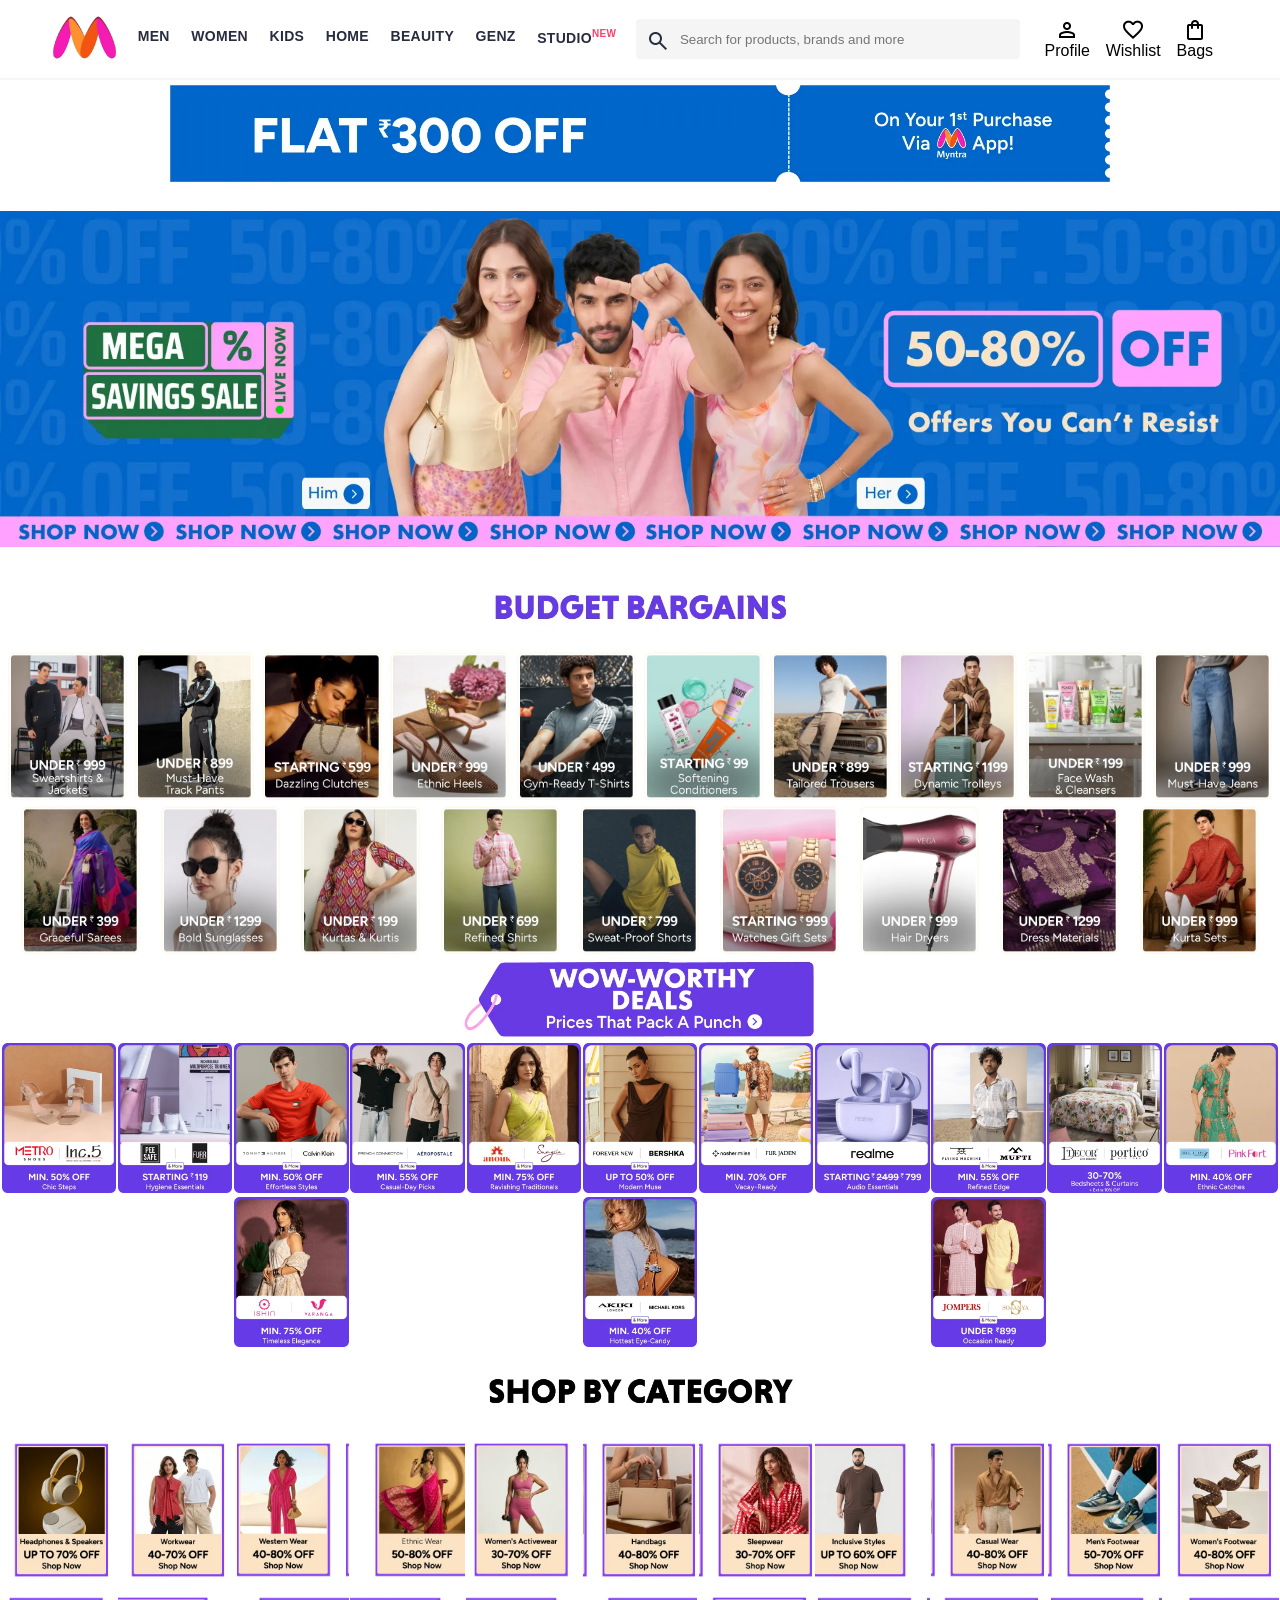
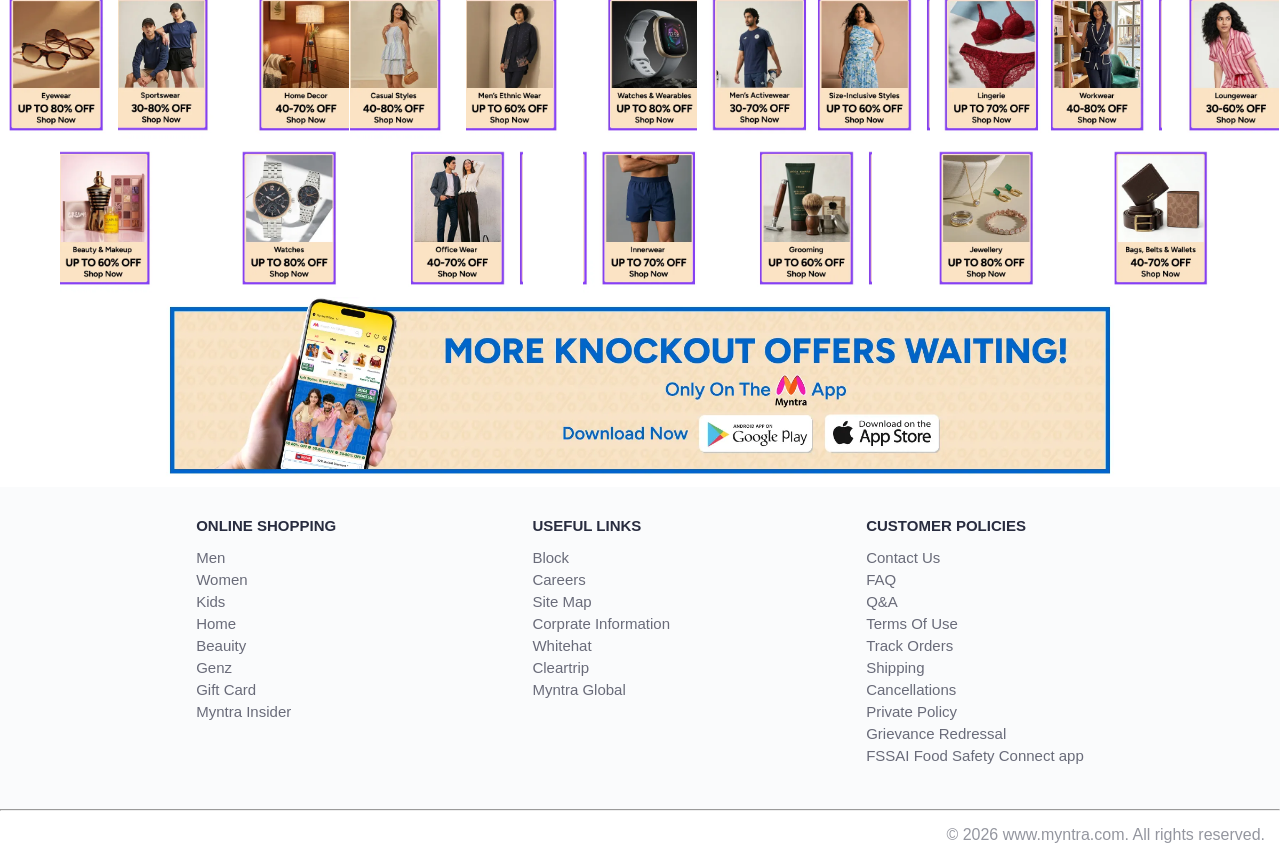
==== index.html @ 87e61d7d "Add files via upload Original Files" ====
<!DOCTYPE html>
<html lang="en">
<head>
    <meta charset="UTF-8">
    <meta name="viewport" content="width=device-width, initial-scale=1.0">
    <title>Myntra Clone</title>
    <link rel="stylesheet" href="index.css">
    <link rel="stylesheet" href="https://fonts.googleapis.com/css2?family=Material+Symbols+Outlined:opsz,wght,FILL,GRAD@20..48,100..700,0..1,-50..200" />
</head>
<body>
    <header>
        <div class="logo_container">
            <a href="#"><img class="myntra_home" src="./images/myntra_logo.png" alt="Myntra home"></a>
        </div>
        <nav class="nav_bar">
            <a href="#">Men</a>
            <a href="#">Women</a>
            <a href="#">Kids</a>
            <a href="#">Home</a>
            <a href="#">Beauity</a>
            <a href="#">Genz</a>
            <a href="#">Studio<sup>NEW</sup></a>
        </nav>
        <div class="search_bar">
            <span class="material-symbols-outlined search_icon">search</span>
            <input class="search_input" placeholder="Search for products, brands and more">
        </div>
        <div class="action_bar">
            <div class="action_container">
                <span class="material-symbols-outlined action_icon">person</span>
                <span class="actio_name">Profile</span>
            </div>
            <div class="action_container">
                <span class="material-symbols-outlined action_icon">favorite</span>
                <span class="actio_name">Wishlist</span>
            </div>
            <div class="action_container">
                <span class="material-symbols-outlined action_icon">shopping_bag</span>
                <span class="actio_name">Bags</span>
            </div>
        </div>
    </header>
    <main>
        <div class="category_heading">
            <img class="heading_img" src="./images/banners/Flat300off.jpg" alt="FLAT RS300 OFF">
        </div>
        <div class="banner_container">
            <img class="banner_img" src="./images/megasaving1.jpg" alt="main Banner">
            <img class="banner_img" src="./images/megasaving2.jpg" alt="main Banner">
        </div>
        <div class="category">
            <img class="heading_img" src="./images/banners/budgetbargains.jpg" alt="BUDGET BARGAINS">
             <div class="category_items">
                <a href="#"><img class="sale_item" src="./images/offers/Offer_0.png"></a>
                <a href="#"><img class="sale_item" src="./images/offers/Offer_1.png"></a>
                <a href="#"><img class="sale_item" src="./images/offers/Offer_2.png"></a>
                <a href="#"><img class="sale_item" src="./images/offers/Offer_3.png"></a>
                <a href="#"><img class="sale_item" src="./images/offers/Offer_4.png"></a>
                <a href="#"><img class="sale_item" src="./images/offers/Offer_5.png"></a>
                <a href="#"><img class="sale_item" src="./images/offers/Offer_6.png"></a>
                <a href="#"><img class="sale_item" src="./images/offers/Offer_7.png"></a>
                <a href="#"><img class="sale_item" src="./images/offers/Offer_8.png"></a>
                <a href="#"><img class="sale_item" src="./images/offers/Offer_9.png"></a>
                <a href="#"><img class="sale_item" src="./images/offers/Offer_10.png"></a>
                <a href="#"><img class="sale_item" src="./images/offers/Offer_11.png"></a>
                <a href="#"><img class="sale_item" src="./images/offers/Offer_12.png"></a>
                <a href="#"><img class="sale_item" src="./images/offers/Offer_13.png"></a>
                <a href="#"><img class="sale_item" src="./images/offers/Offer_14.png"></a>
                <a href="#"><img class="sale_item" src="./images/offers/Offer_15.png"></a>
                <a href="#"><img class="sale_item" src="./images/offers/Offer_16.png"></a>
                <a href="#"><img class="sale_item" src="./images/offers/Offer_17.png"></a>
                <a href="#"><img class="sale_item" src="./images/offers/Offer_18.png"></a>
            </div>

            <img class="heading_img" src="./images/banners/wow-wortydeals.jpg" alt="WOW-WORTHY DEALS">
             <div class="category_items">
                <a href="#"><img class="sale_item" src="./images/wow/Wow_0.png"></a>
                <a href="#"><img class="sale_item" src="./images/wow/Wow_1.png"></a>
                <a href="#"><img class="sale_item" src="./images/wow/Wow_2.png"></a>
                <a href="#"><img class="sale_item" src="./images/wow/Wow_3.png"></a>
                <a href="#"><img class="sale_item" src="./images/wow/Wow_4.png"></a>
                <a href="#"><img class="sale_item" src="./images/wow/Wow_5.png"></a>
                <a href="#"><img class="sale_item" src="./images/wow/Wow_6.png"></a>
                <a href="#"><img class="sale_item" src="./images/wow/Wow_7.png"></a>
                <a href="#"><img class="sale_item" src="./images/wow/Wow_8.png"></a>
                <a href="#"><img class="sale_item" src="./images/wow/Wow_9.png"></a>
                <a href="#"><img class="sale_item" src="./images/wow/Wow_10.png"></a>
                <a href="#"><img class="sale_item" src="./images/wow/Wow_11.png"></a>
                <a href="#"><img class="sale_item" src="./images/wow/Wow_12.png"></a>
                <a href="#"><img class="sale_item" src="./images/wow/Wow_13.png"></a>
            </div>

            <img class="heading_img" src="./images/banners/shopbycategory.jpg" alt="SHOP BY CATEGORY">
             <div class="category_items">
                <a href="#"><img class="sale_item" src="./images/category/C_0.jpg"></a>
                <a href="#"><img class="sale_item" src="./images/category/C_1.jpg"></a>
                <a href="#"><img class="sale_item" src="./images/category/C_2.jpg"></a>
                <a href="#"><img class="sale_item" src="./images/category/C_3.jpg"></a>
                <a href="#"><img class="sale_item" src="./images/category/C_4.jpg"></a>
                <a href="#"><img class="sale_item" src="./images/category/C_5.jpg"></a>
                <a href="#"><img class="sale_item" src="./images/category/C_6.jpg"></a>
                <a href="#"><img class="sale_item" src="./images/category/C_7.jpg"></a>
                <a href="#"><img class="sale_item" src="./images/category/C_8.jpg"></a>
                <a href="#"><img class="sale_item" src="./images/category/C_9.jpg"></a>
                <a href="#"><img class="sale_item" src="./images/category/C_10.jpg"></a>
                <a href="#"><img class="sale_item" src="./images/category/C_11.jpg"></a>
                <a href="#"><img class="sale_item" src="./images/category/C_12.jpg"></a>
                <a href="#"><img class="sale_item" src="./images/category/C_13.jpg"></a>
                <a href="#"><img class="sale_item" src="./images/category/C_14.jpg"></a>
                <a href="#"><img class="sale_item" src="./images/category/C_15.jpg"></a>
                <a href="#"><img class="sale_item" src="./images/category/C_16.jpg"></a>
                <a href="#"><img class="sale_item" src="./images/category/C_17.jpg"></a>
                <a href="#"><img class="sale_item" src="./images/category/C_18.jpg"></a>
                <a href="#"><img class="sale_item" src="./images/category/C_19.jpg"></a>
                <a href="#"><img class="sale_item" src="./images/category/C_21.jpg"></a>
                <a href="#"><img class="sale_item" src="./images/category/C_22.jpg"></a>
                <a href="#"><img class="sale_item" src="./images/category/C_23.jpg"></a>
                <a href="#"><img class="sale_item" src="./images/category/C_24.jpg"></a>
                <a href="#"><img class="sale_item" src="./images/category/C_25.jpg"></a>
                <a href="#"><img class="sale_item" src="./images/category/C_26.jpg"></a>
                <a href="#"><img class="sale_item" src="./images/category/C_27.jpg"></a>
                <a href="#"><img class="sale_item" src="./images/category/C_28.jpg"></a>
                <a href="#"><img class="sale_item" src="./images/category/C_29.jpg"></a>
               
            </div>
            <img class="heading_img" src="./images/banners/moreoffers.jpg" alt="SHOP BY CATEGORY">
           
        </div>
    </main>
    <footer>
        <div class="footer_container">
            <div class="footer_column">
                <h3>ONLINE SHOPPING</h3>
                
                <a href="#">Men</a>
                <a href="#">Women</a>
                <a href="#">Kids</a>
                <a href="#">Home</a>
                <a href="#">Beauity</a>
                <a href="#">Genz</a>
                <a href="#">Gift Card</a>
                <a href="#">Myntra Insider</a>
            </div>
            <div class="footer_column">
                <h3>USEFUL LINKS</h3>
                
                <a href="#">Block</a>
                <a href="#">Careers</a>
                <a href="#">Site Map</a>
                <a href="#">Corprate Information</a>
                <a href="#">Whitehat</a>
                <a href="#">Cleartrip</a>
                <a href="#">Myntra Global</a>
            </div>
            <div class="footer_column">
                <h3>CUSTOMER POLICIES</h3>
                
                <a href="#">Contact Us</a>
                <a href="#">FAQ</a>
                <a href="#">Q&A</a>
                <a href="#">Terms Of Use</a>
                <a href="#">Track Orders</a>
                <a href="#">Shipping</a>
                <a href="#">Cancellations</a>
                <a href="#">Private Policy</a>
                <a href="#">Grievance Redressal</a>
                <a href="#">FSSAI Food Safety Connect app</a>
            </div>
        </div>
        <hr />
        <div class="copyright">
            © 2026 www.myntra.com. All rights reserved.

        </div>
    </footer>


</body>
</html>
---- index.css ----
*{
    margin: 0px;
    padding: 0px;
    font-family: Figtree-Regular, -apple-system, BlinkMacSystemFont, Segoe UI, Roboto, Helvetica, Arial, sans-serif;
    box-sizing: border-box;
}

header{
    display: flex;
    background-color: #ffffff;
    height: 80px;
    justify-content: space-between;
    align-items: center;
    border-bottom: 2px solid #f6f6f6;

}
.myntra_home{
    height: 45px;
    
}
.logo_container{
        margin-left: 4%;
}
.action_bar{
    margin-right: 4%;
}
.nav_bar{
    display: flex;
    min-width: 500px;
    justify-content: space-around;
}

.nav_bar a {
    text-decoration: none;
   font-size: 14px;
   letter-spacing: .3px;
    color: #282c3f;
    font-weight: 700;
    text-transform: uppercase;
    padding: 26px 0 ;
    box-sizing: content-box;
    border-bottom: 5px solid #ffffff;

}
.nav_bar a:hover{
    border-bottom: 4px solid #f54e77;
}
.nav_bar a sup{
        color: #ff3f6c;
        font-size: 10px;
}

.search_bar{
    height: 40px;
    min-width: 200px;
    width: 30%;
    display: flex;
    align-items: center;
}
.search_icon{
    box-sizing: content-box;
    height: 20px;
    padding: 10px;
    color: #282c3f;
    background-color: #f5f5f6;
    font-weight: 300;
    border-radius: 4px 0 0 4px;

}
.search_input{
    background-color: #f5f5f6;
    color: #696e79;
    flex-grow: 1;
    height: 40px;

    border: 0;
    border-radius: 0 4px 4px 0;
}
.action_bar{
    display: flex;
    min-width: 200px;
    justify-content: space-evenly;
}
.action_container{
    display: flex;
    flex-direction: column;
    align-items: center;
}


/* main section */
.banner_container{
    margin: 20px 0;
    display: flex;
    flex-direction: row;
    flex-wrap: nowrap;

}

.banner_img{
    width: 50%;
}

.heading_img{
    margin: 0 10% ;
    width: 80%;
}

.category_items{
    
    display: flex;
    flex-wrap: wrap;
    justify-content: space-evenly;
}
.sale_item{
    height: 150px;
}
.footer_container{
    display: flex;
    justify-content: space-evenly;
    padding: 30px 0px 40px 0px;
    background: #FAFBFC;
}
.footer_column{
    display: flex;
    flex-direction: column;
}

.footer_column h3{
    color: #282c3f;
    font-size: 15px;
    margin-bottom: 15px;
    font-weight: 700;
}

.footer_column a{
    color: #696b79;
    display: block;
    font-size: 15px;
    text-decoration: none;
    padding-bottom: 5px; 
}

.copyright{
    
    color: #94969f;
    text-align: end;
    padding: 15px;
}
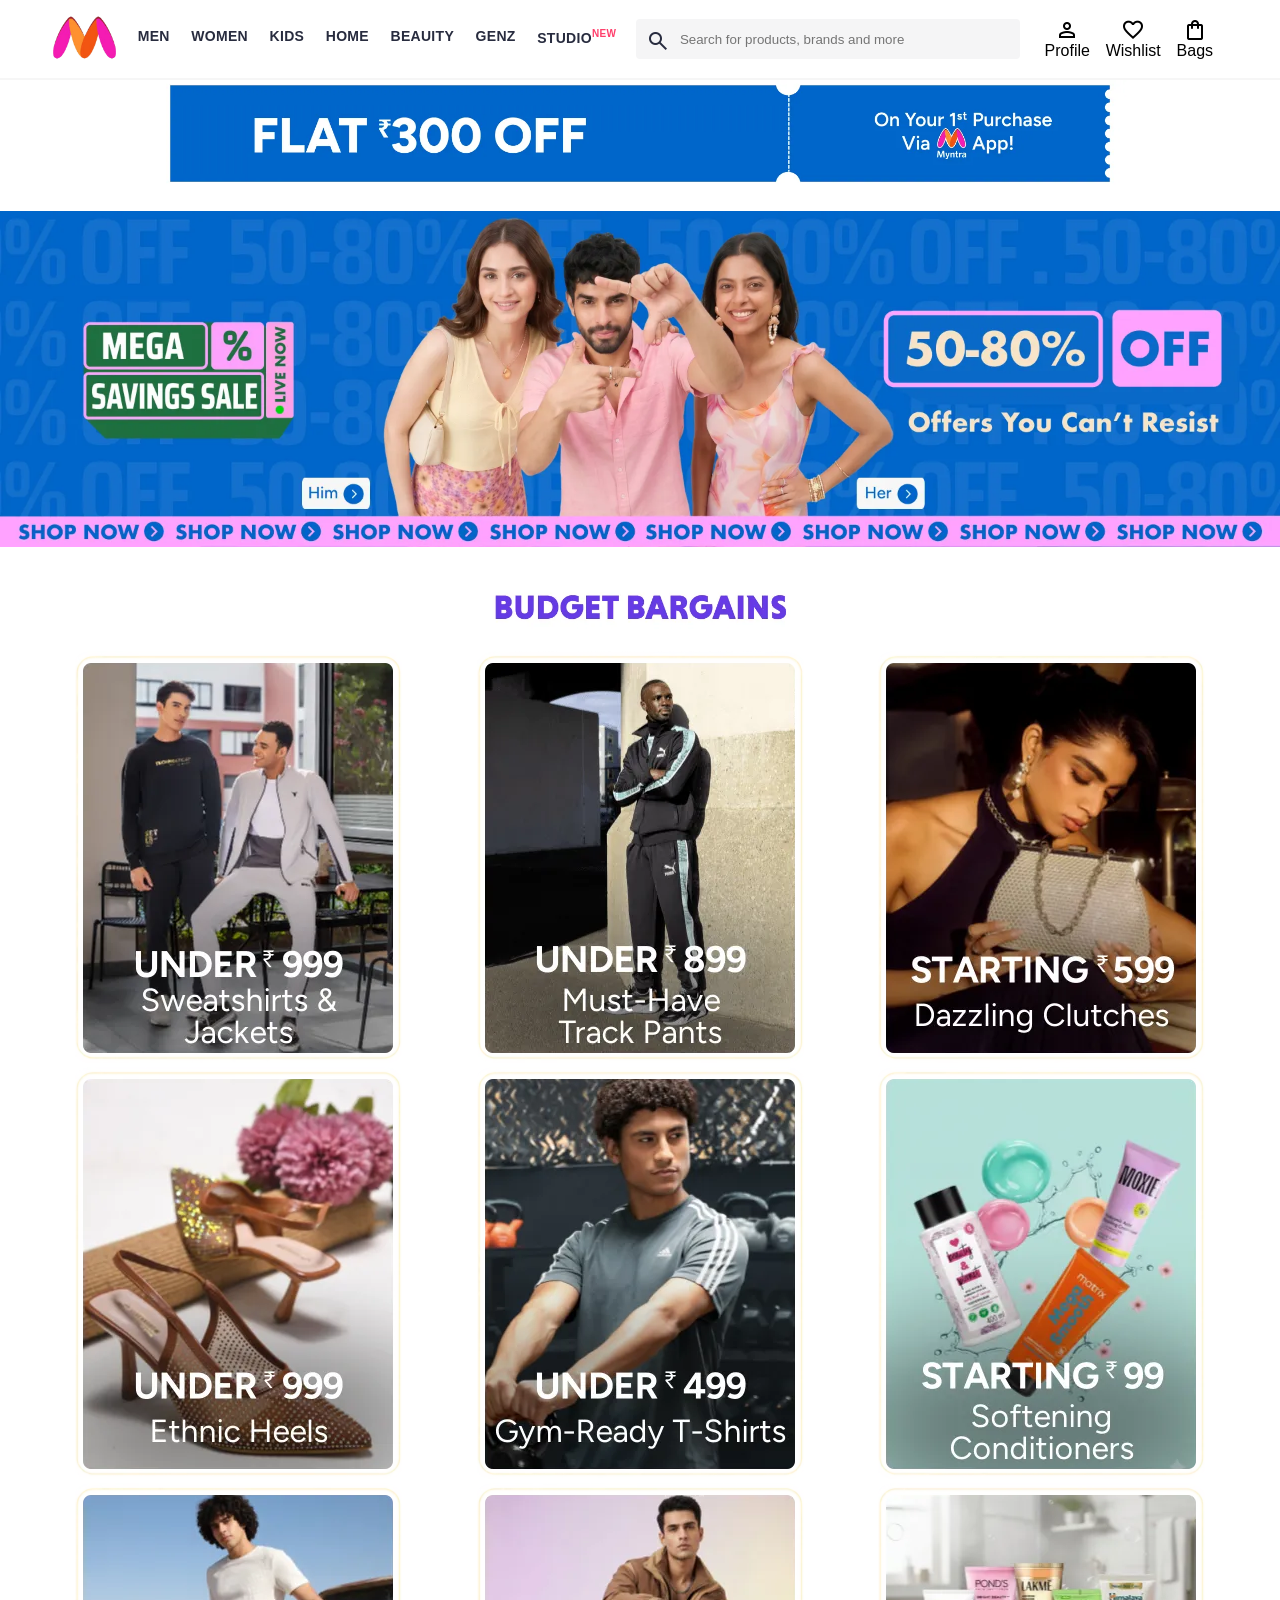
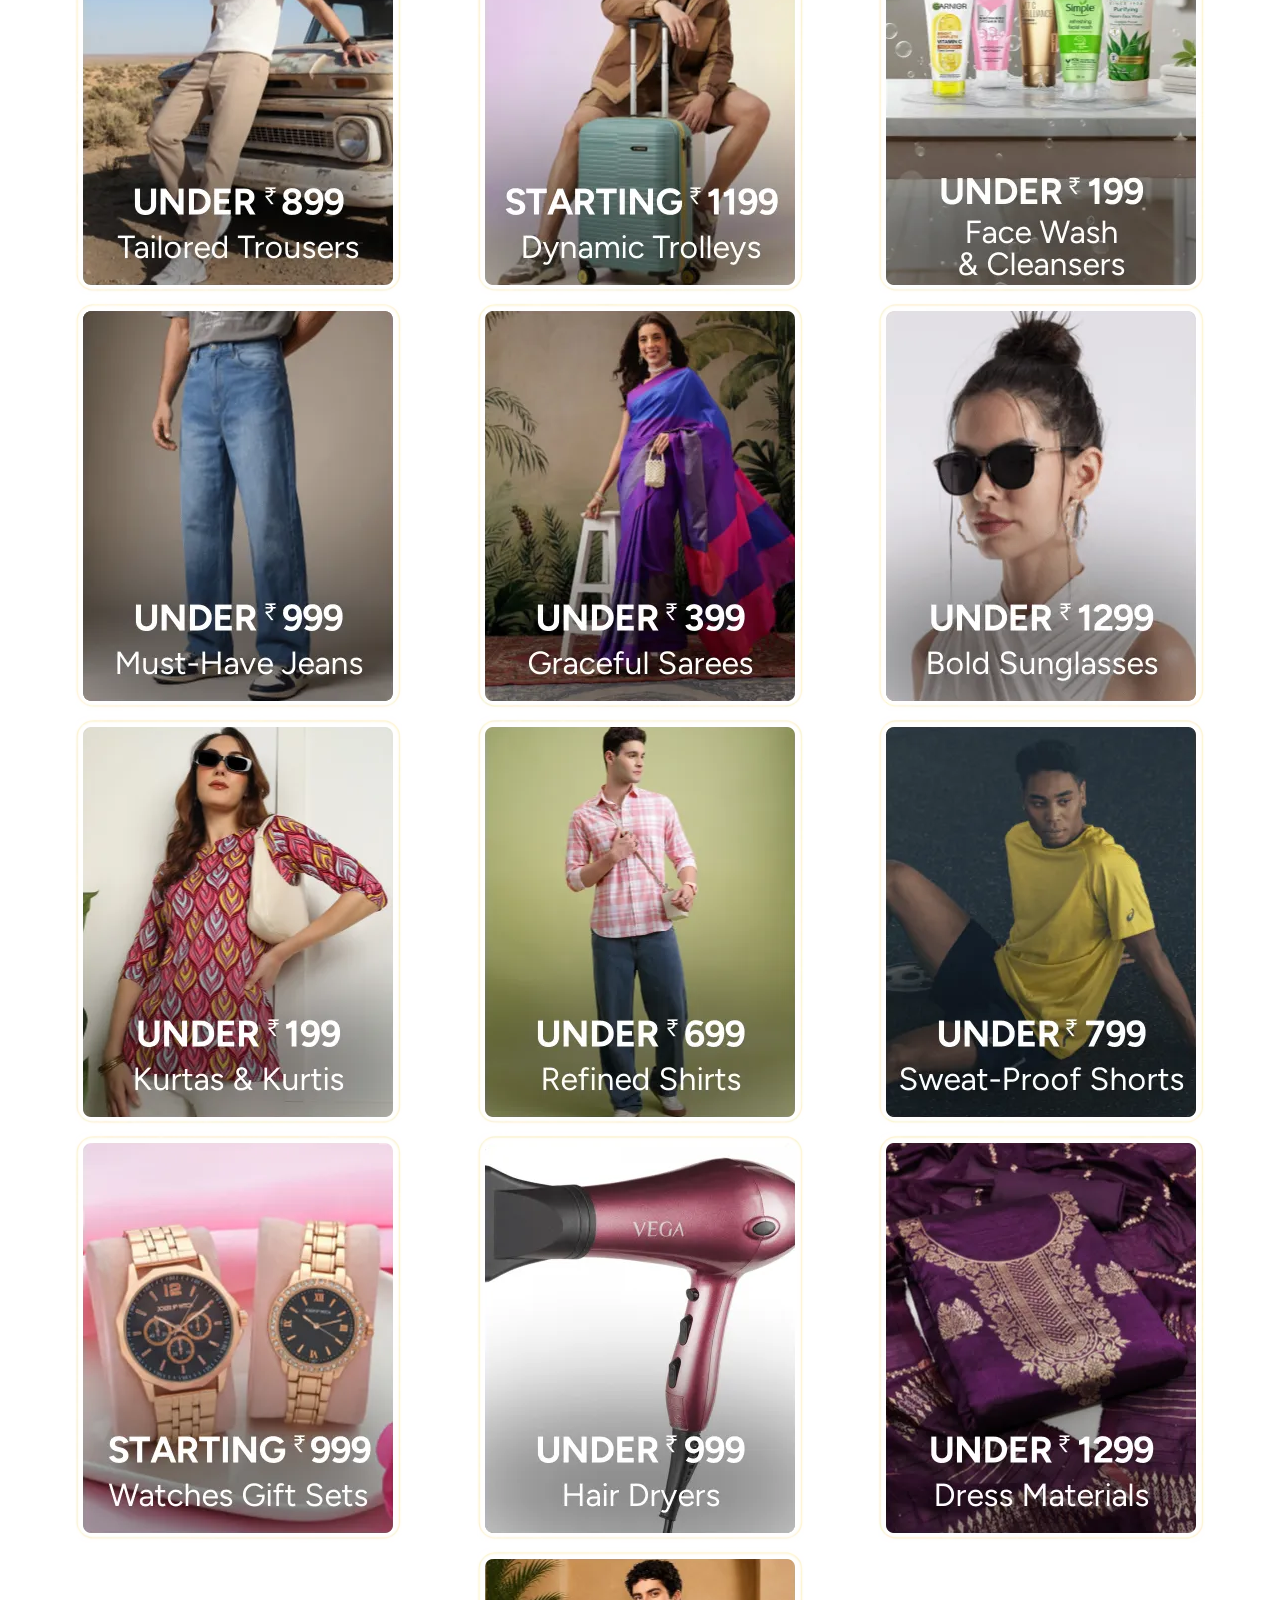
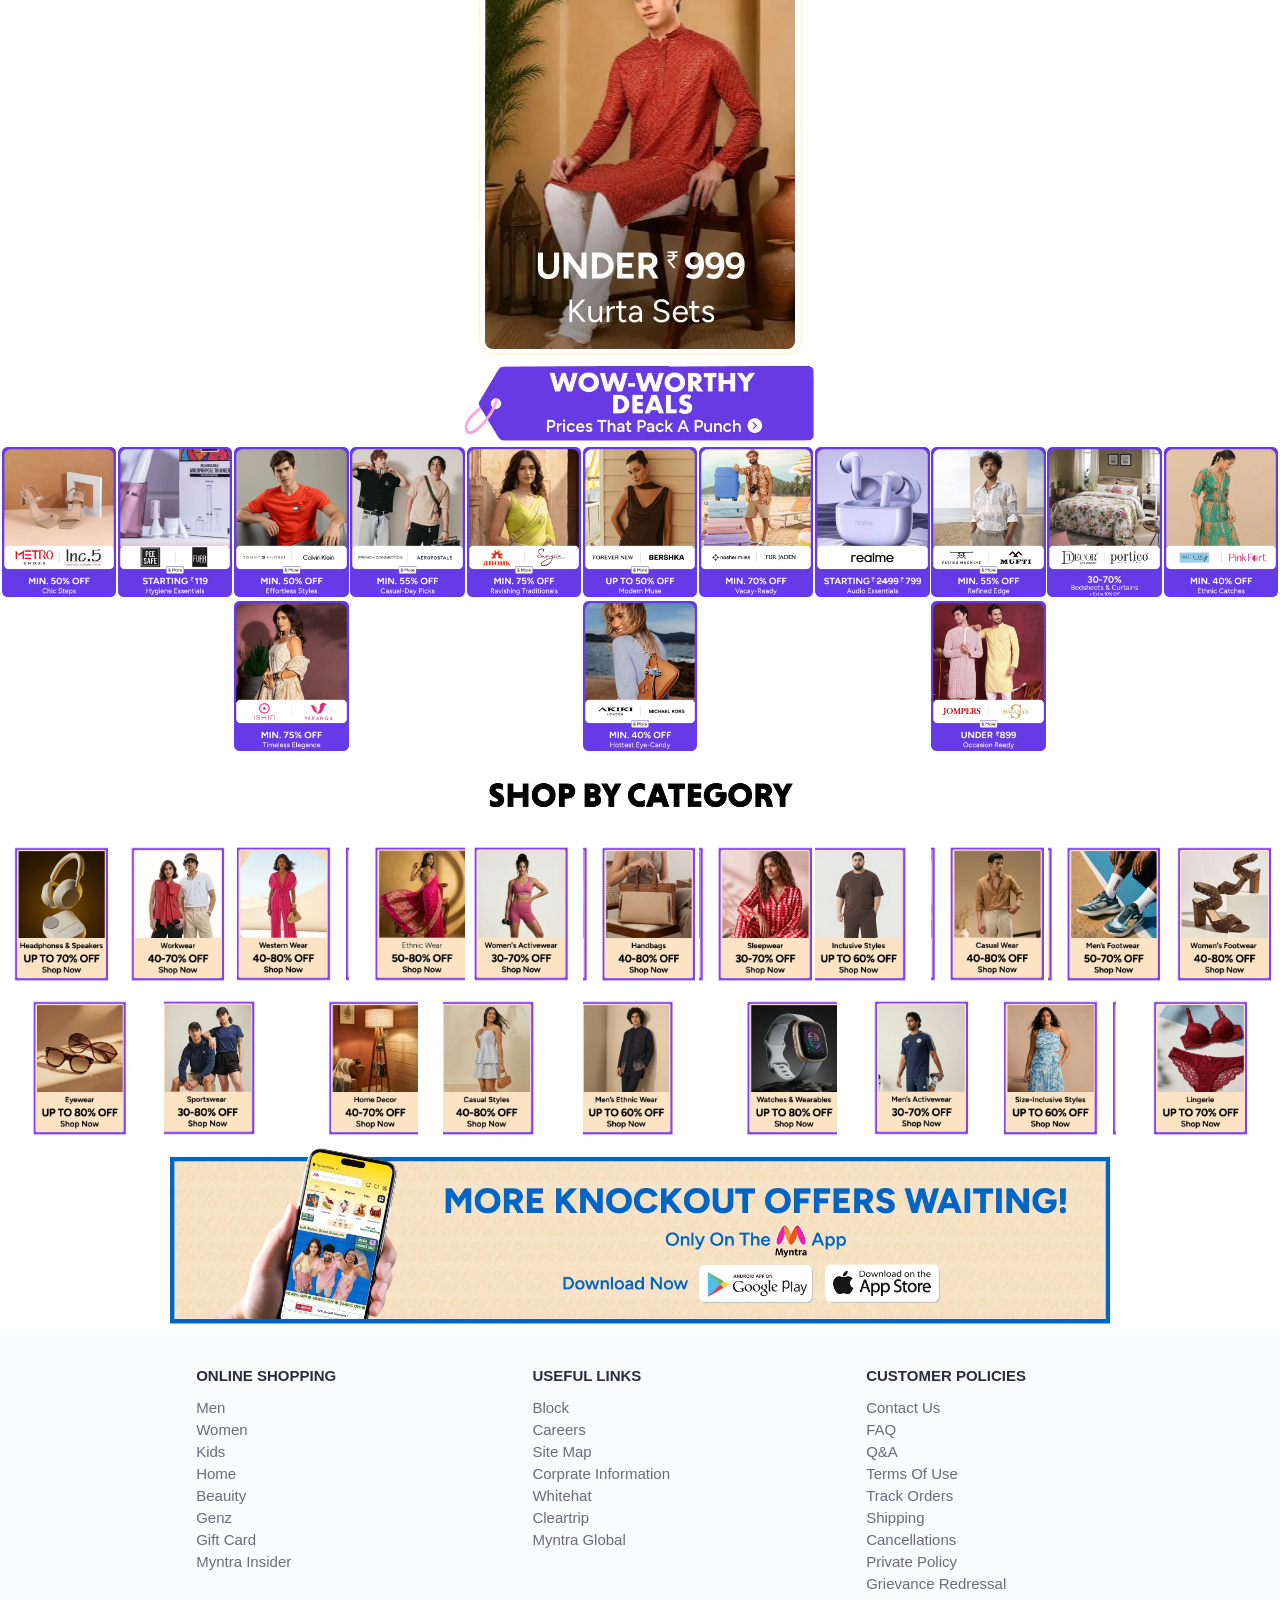
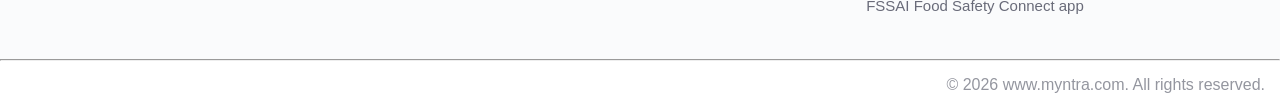
==== commit ce95cc3f: "new changes for img posiitions" ====
--- a/index.html
+++ b/index.html
@@ -48,46 +48,50 @@
             <img class="banner_img" src="./images/megasaving1.jpg" alt="main Banner">
             <img class="banner_img" src="./images/megasaving2.jpg" alt="main Banner">
         </div>
+        <!-- <div class="category_heading">
+            <img class="heading_img" src="./images/banners/Get10%savings.gif" alt="Get10%savings">
+        </div> -->
+
         <div class="category">
             <img class="heading_img" src="./images/banners/budgetbargains.jpg" alt="BUDGET BARGAINS">
-             <div class="category_items">
-                <a href="#"><img class="sale_item" src="./images/offers/Offer_0.png"></a>
-                <a href="#"><img class="sale_item" src="./images/offers/Offer_1.png"></a>
-                <a href="#"><img class="sale_item" src="./images/offers/Offer_2.png"></a>
-                <a href="#"><img class="sale_item" src="./images/offers/Offer_3.png"></a>
-                <a href="#"><img class="sale_item" src="./images/offers/Offer_4.png"></a>
-                <a href="#"><img class="sale_item" src="./images/offers/Offer_5.png"></a>
-                <a href="#"><img class="sale_item" src="./images/offers/Offer_6.png"></a>
-                <a href="#"><img class="sale_item" src="./images/offers/Offer_7.png"></a>
-                <a href="#"><img class="sale_item" src="./images/offers/Offer_8.png"></a>
-                <a href="#"><img class="sale_item" src="./images/offers/Offer_9.png"></a>
-                <a href="#"><img class="sale_item" src="./images/offers/Offer_10.png"></a>
-                <a href="#"><img class="sale_item" src="./images/offers/Offer_11.png"></a>
-                <a href="#"><img class="sale_item" src="./images/offers/Offer_12.png"></a>
-                <a href="#"><img class="sale_item" src="./images/offers/Offer_13.png"></a>
-                <a href="#"><img class="sale_item" src="./images/offers/Offer_14.png"></a>
-                <a href="#"><img class="sale_item" src="./images/offers/Offer_15.png"></a>
-                <a href="#"><img class="sale_item" src="./images/offers/Offer_16.png"></a>
-                <a href="#"><img class="sale_item" src="./images/offers/Offer_17.png"></a>
-                <a href="#"><img class="sale_item" src="./images/offers/Offer_18.png"></a>
+             <div class="offer_container">
+                <a href="#"><img class="Offer_item" src="./images/offers/Offer_0.png"></a>
+                <a href="#"><img class="Offer_item" src="./images/offers/Offer_1.png"></a>
+                <a href="#"><img class="Offer_item" src="./images/offers/Offer_2.png"></a>
+                <a href="#"><img class="Offer_item" src="./images/offers/Offer_3.png"></a>
+                <a href="#"><img class="Offer_item" src="./images/offers/Offer_4.png"></a>
+                <a href="#"><img class="Offer_item" src="./images/offers/Offer_5.png"></a>
+                <a href="#"><img class="Offer_item" src="./images/offers/Offer_6.png"></a>
+                <a href="#"><img class="Offer_item" src="./images/offers/Offer_7.png"></a>
+                <a href="#"><img class="Offer_item" src="./images/offers/Offer_8.png"></a>
+                <a href="#"><img class="Offer_item" src="./images/offers/Offer_9.png"></a>
+                <a href="#"><img class="Offer_item" src="./images/offers/Offer_10.png"></a>
+                <a href="#"><img class="Offer_item" src="./images/offers/Offer_11.png"></a>
+                <a href="#"><img class="Offer_item" src="./images/offers/Offer_12.png"></a>
+                <a href="#"><img class="Offer_item" src="./images/offers/Offer_13.png"></a>
+                <a href="#"><img class="Offer_item" src="./images/offers/Offer_14.png"></a>
+                <a href="#"><img class="Offer_item" src="./images/offers/Offer_15.png"></a>
+                <a href="#"><img class="Offer_item" src="./images/offers/Offer_16.png"></a>
+                <a href="#"><img class="Offer_item" src="./images/offers/Offer_17.png"></a>
+                <a href="#"><img class="Offer_item" src="./images/offers/Offer_18.png"></a>
             </div>
 
             <img class="heading_img" src="./images/banners/wow-wortydeals.jpg" alt="WOW-WORTHY DEALS">
-             <div class="category_items">
-                <a href="#"><img class="sale_item" src="./images/wow/Wow_0.png"></a>
-                <a href="#"><img class="sale_item" src="./images/wow/Wow_1.png"></a>
-                <a href="#"><img class="sale_item" src="./images/wow/Wow_2.png"></a>
-                <a href="#"><img class="sale_item" src="./images/wow/Wow_3.png"></a>
-                <a href="#"><img class="sale_item" src="./images/wow/Wow_4.png"></a>
-                <a href="#"><img class="sale_item" src="./images/wow/Wow_5.png"></a>
-                <a href="#"><img class="sale_item" src="./images/wow/Wow_6.png"></a>
-                <a href="#"><img class="sale_item" src="./images/wow/Wow_7.png"></a>
-                <a href="#"><img class="sale_item" src="./images/wow/Wow_8.png"></a>
-                <a href="#"><img class="sale_item" src="./images/wow/Wow_9.png"></a>
-                <a href="#"><img class="sale_item" src="./images/wow/Wow_10.png"></a>
-                <a href="#"><img class="sale_item" src="./images/wow/Wow_11.png"></a>
-                <a href="#"><img class="sale_item" src="./images/wow/Wow_12.png"></a>
-                <a href="#"><img class="sale_item" src="./images/wow/Wow_13.png"></a>
+             <div class="wow_container">
+                <a href="#"><img class="wow_item" src="./images/wow/Wow_0.png"></a>
+                <a href="#"><img class="wow_item" src="./images/wow/Wow_1.png"></a>
+                <a href="#"><img class="wow_item" src="./images/wow/Wow_2.png"></a>
+                <a href="#"><img class="wow_item" src="./images/wow/Wow_3.png"></a>
+                <a href="#"><img class="wow_item" src="./images/wow/Wow_4.png"></a>
+                <a href="#"><img class="wow_item" src="./images/wow/Wow_5.png"></a>
+                <a href="#"><img class="wow_item" src="./images/wow/Wow_6.png"></a>
+                <a href="#"><img class="wow_item" src="./images/wow/Wow_7.png"></a>
+                <a href="#"><img class="wow_item" src="./images/wow/Wow_8.png"></a>
+                <a href="#"><img class="wow_item" src="./images/wow/Wow_9.png"></a>
+                <a href="#"><img class="wow_item" src="./images/wow/Wow_10.png"></a>
+                <a href="#"><img class="wow_item" src="./images/wow/Wow_11.png"></a>
+                <a href="#"><img class="wow_item" src="./images/wow/Wow_12.png"></a>
+                <a href="#"><img class="wow_item" src="./images/wow/Wow_13.png"></a>
             </div>
 
             <img class="heading_img" src="./images/banners/shopbycategory.jpg" alt="SHOP BY CATEGORY">
@@ -112,15 +116,6 @@
                 <a href="#"><img class="sale_item" src="./images/category/C_17.jpg"></a>
                 <a href="#"><img class="sale_item" src="./images/category/C_18.jpg"></a>
                 <a href="#"><img class="sale_item" src="./images/category/C_19.jpg"></a>
-                <a href="#"><img class="sale_item" src="./images/category/C_21.jpg"></a>
-                <a href="#"><img class="sale_item" src="./images/category/C_22.jpg"></a>
-                <a href="#"><img class="sale_item" src="./images/category/C_23.jpg"></a>
-                <a href="#"><img class="sale_item" src="./images/category/C_24.jpg"></a>
-                <a href="#"><img class="sale_item" src="./images/category/C_25.jpg"></a>
-                <a href="#"><img class="sale_item" src="./images/category/C_26.jpg"></a>
-                <a href="#"><img class="sale_item" src="./images/category/C_27.jpg"></a>
-                <a href="#"><img class="sale_item" src="./images/category/C_28.jpg"></a>
-                <a href="#"><img class="sale_item" src="./images/category/C_29.jpg"></a>
                
             </div>
             <img class="heading_img" src="./images/banners/moreoffers.jpg" alt="SHOP BY CATEGORY">
--- a/index.css
+++ b/index.css
@@ -106,6 +106,26 @@
     width: 80%;
 }
 
+.offer_container{
+    
+    display: flex;
+    flex-wrap: wrap;
+    justify-content: space-evenly;
+}
+.offer_item{
+     height: 150px; 
+}
+
+.wow_container{
+    
+    display: flex;
+    flex-wrap: wrap;
+    justify-content: space-evenly;
+}
+.wow_item{
+    height: 150px;
+}
+
 .category_items{
     
     display: flex;
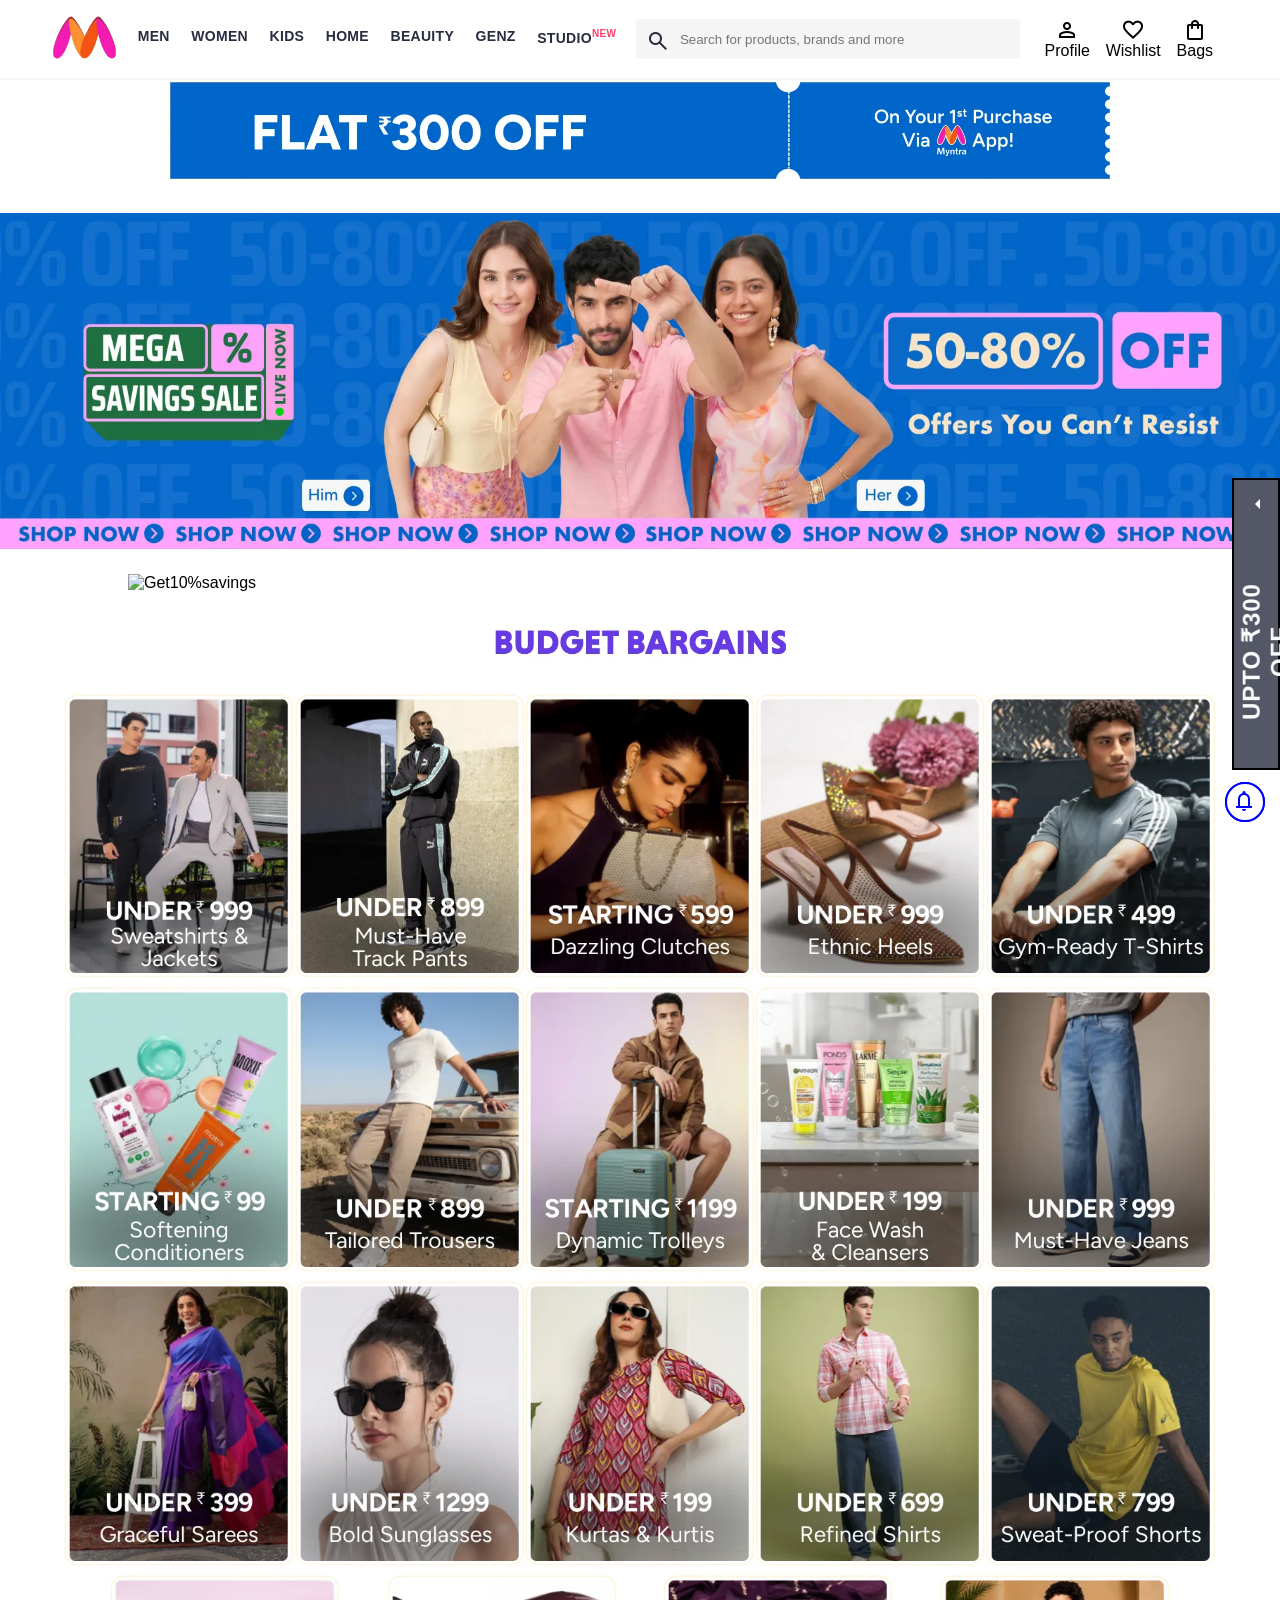
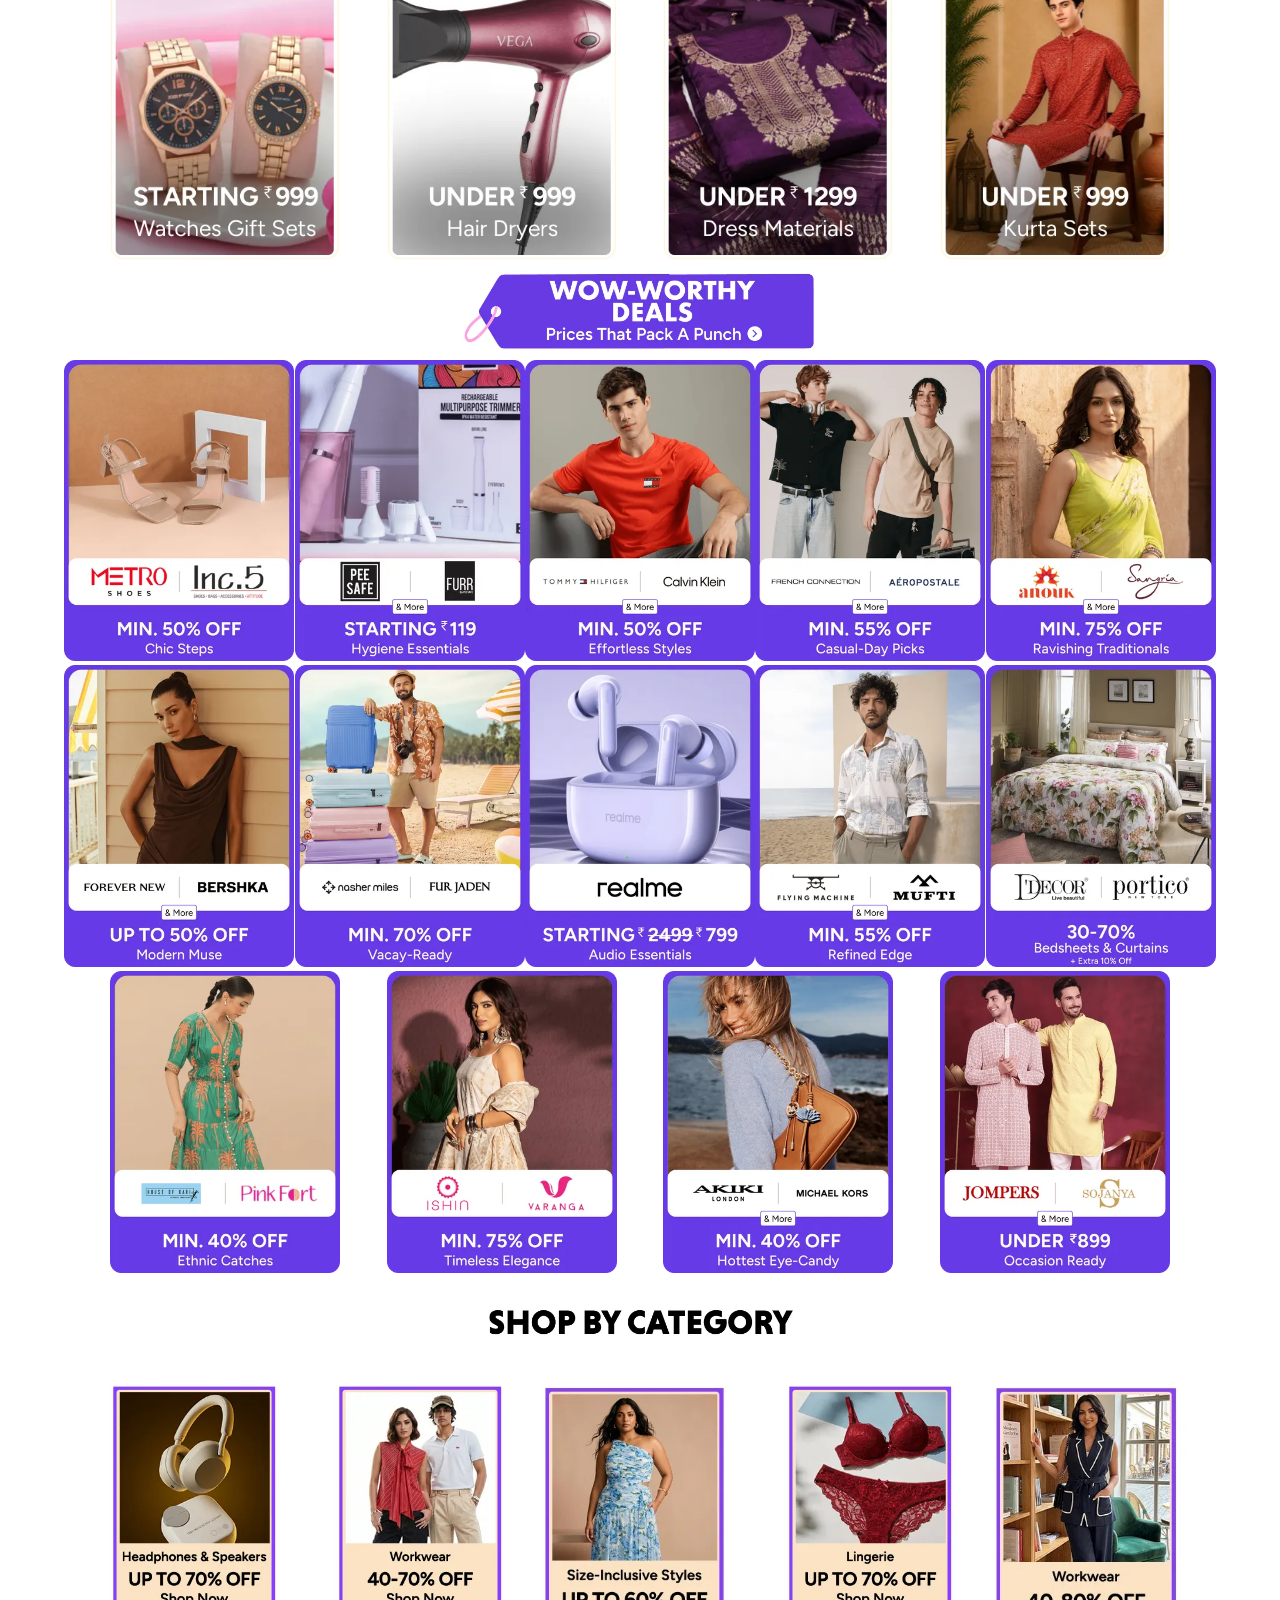
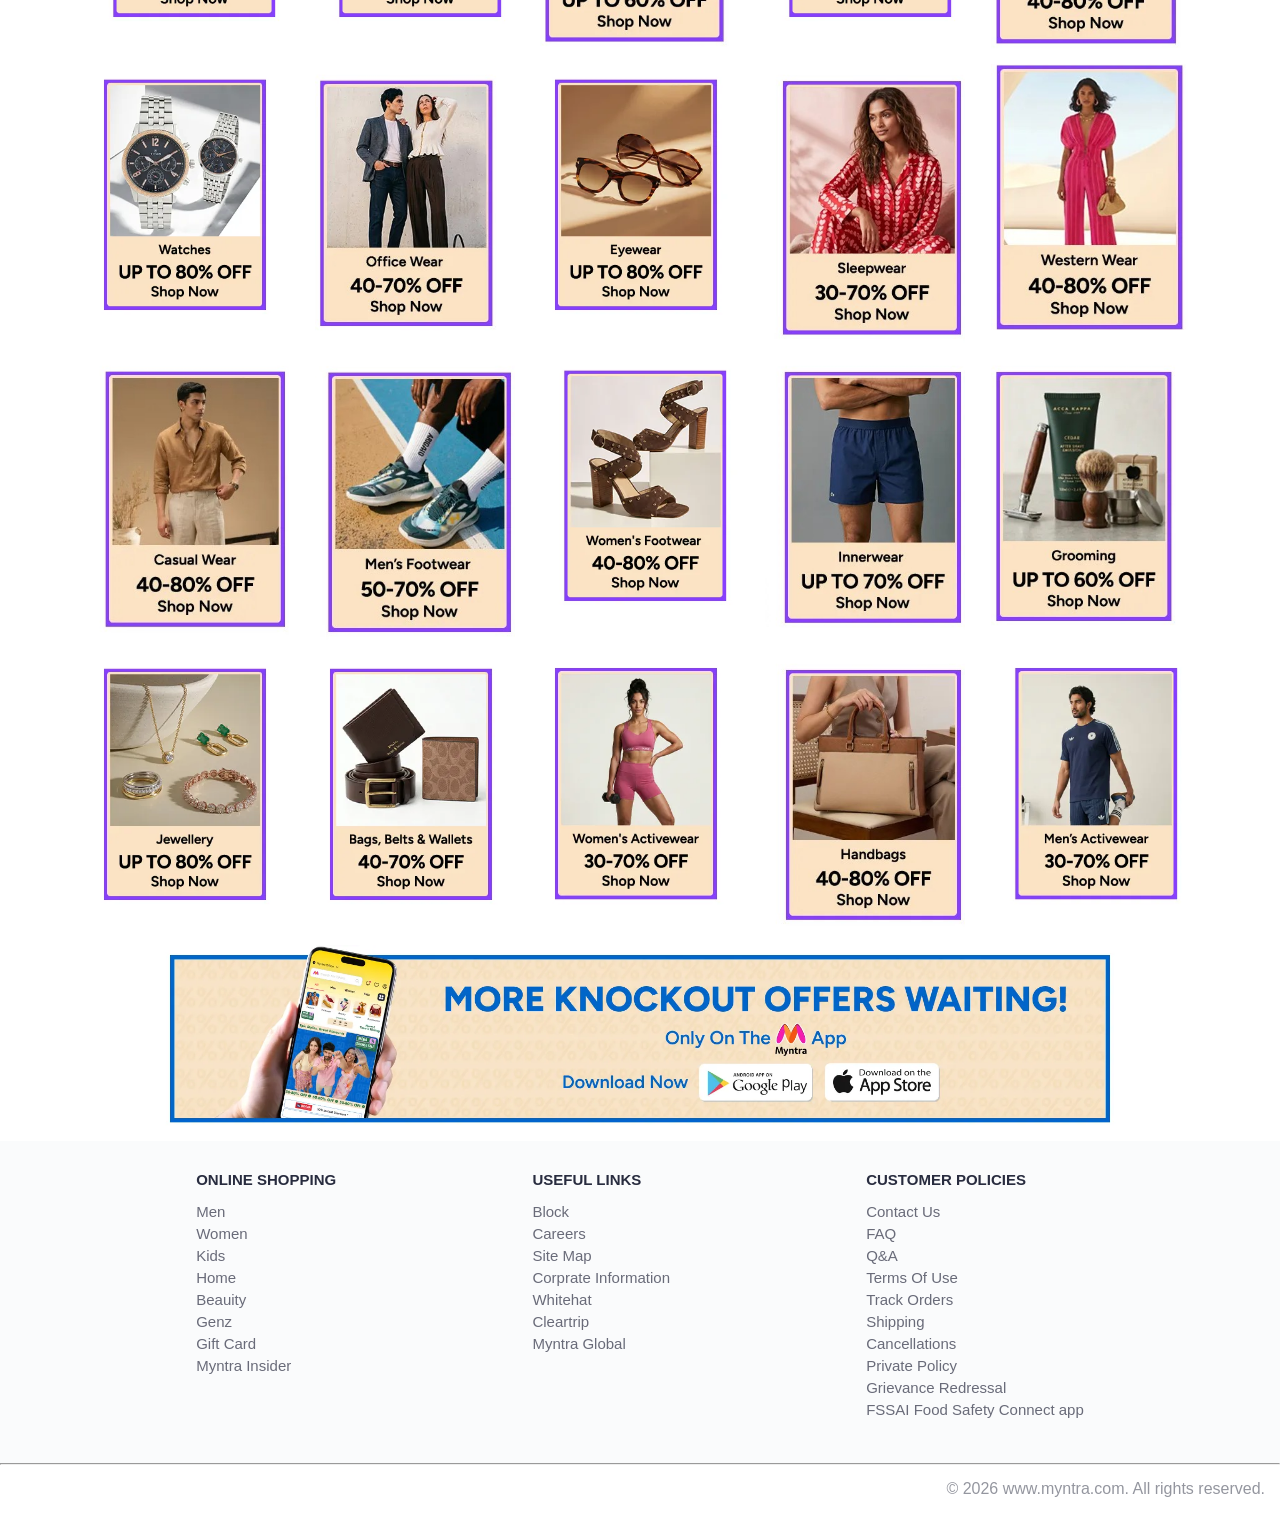
==== commit 97425ffa: "bell icon changes" ====
--- a/index.html
+++ b/index.html
@@ -40,7 +40,7 @@
             </div>
         </div>
     </header>
-    <main>
+    <main><br /><br /><br /><br />
         <div class="category_heading">
             <img class="heading_img" src="./images/banners/Flat300off.jpg" alt="FLAT RS300 OFF">
         </div>
@@ -48,9 +48,12 @@
             <img class="banner_img" src="./images/megasaving1.jpg" alt="main Banner">
             <img class="banner_img" src="./images/megasaving2.jpg" alt="main Banner">
         </div>
-        <!-- <div class="category_heading">
-            <img class="heading_img" src="./images/banners/Get10%savings.gif" alt="Get10%savings">
-        </div> -->
+       
+
+        </div>
+        <div class="category_heading">
+            <img class="heading_img" src="./images/banners/Get10savings.gif" alt="Get10%savings">
+        </div>
 
         <div class="category">
             <img class="heading_img" src="./images/banners/budgetbargains.jpg" alt="BUDGET BARGAINS">
@@ -122,6 +125,15 @@
            
         </div>
     </main>
+    
+        <div class="sidebar_container">
+            <div class="arrow"><span class="material-symbols-outlined arrow">arrow_left</span></div>
+            <p class="sidebar_content">UPTO ₹300 OFF</p>
+        </div>
+        <div class="bell"><span class="material-symbols-outlined bell">notifications</span>
+
+        </div>
+   
     <footer>
         <div class="footer_container">
             <div class="footer_column">
--- a/index.css
+++ b/index.css
@@ -9,6 +9,11 @@
     display: flex;
     background-color: #ffffff;
     height: 80px;
+    top: 0;
+    position: fixed;
+    right: 0;
+    left: 0;
+    z-index: 10;
     justify-content: space-between;
     align-items: center;
     border-bottom: 2px solid #f6f6f6;
@@ -103,37 +108,42 @@
 
 .heading_img{
     margin: 0 10% ;
+    padding: 5px 0;
     width: 80%;
 }
 
 .offer_container{
-    
+    margin-left: 5%;
+    width: 90%;
     display: flex;
     flex-wrap: wrap;
     justify-content: space-evenly;
 }
-.offer_item{
-     height: 150px; 
+.Offer_item{
+    width: 230px; 
 }
 
 .wow_container{
-    
+    margin-left: 5%;
+    width: 90%;
     display: flex;
     flex-wrap: wrap;
     justify-content: space-evenly;
+    flex-shrink: 0;
 }
 .wow_item{
-    height: 150px;
+    width: 230px;
 }
 
 .category_items{
-    
+    margin-left: 5%;
+    width: 90%;
     display: flex;
     flex-wrap: wrap;
     justify-content: space-evenly;
 }
 .sale_item{
-    height: 150px;
+    width: 200px;
 }
 .footer_container{
     display: flex;
@@ -166,4 +176,70 @@
     color: #94969f;
     text-align: end;
     padding: 15px;
+}
+.application_base{
+    box-sizing: content-box;
+}
+
+/* 
+.sidebar_container{
+    border: 2px solid black;
+    position: fixed;
+    right: 0;
+    z-index: 10;
+    transform: rotate(-90deg);
+    width: 36px;
+    padding: 4px;
+    height: 200px;
+    vertical-align: middle;
+    text-align: center;
+    font-size: 24px;
+    font-weight: 700;
+} */
+.sidebar_container{
+    border: 2px solid black;
+    box-sizing: content-box;
+    position: fixed;
+    bottom: 130px;
+    width: 44px;
+    height: 288px;
+    right:0;
+    background-color: #535766;
+    z-index: 6;
+    color: #fff;
+    letter-spacing: 1px;
+}
+.sidebar_content{
+    writing-mode: vertical-rl;
+    transform: rotate(180deg);
+    /* width: 36px; */
+    width: 70%;
+    padding: 4px;
+    height: 200px;
+    vertical-align: middle;
+    text-align: center;
+    font-size: 24px;
+    font-weight: 700;
+    color: #fcfcfc;
+    display: inline-block;
+}
+.arrow{
+    padding: 6px;
+    margin: 0px;
+    height: 25%;
+}
+.bell{
+    border: 2px solid blue;
+    box-sizing: border-box;
+    position: fixed;
+    bottom: 78px;
+    width: 40px;
+    height: 40px;
+    right: 15px;
+    background-color: #ffffff;
+    z-index: 6;
+    letter-spacing: 1px;
+    color: blue;
+    border-radius: 50px;
+    padding: 5px;
 }
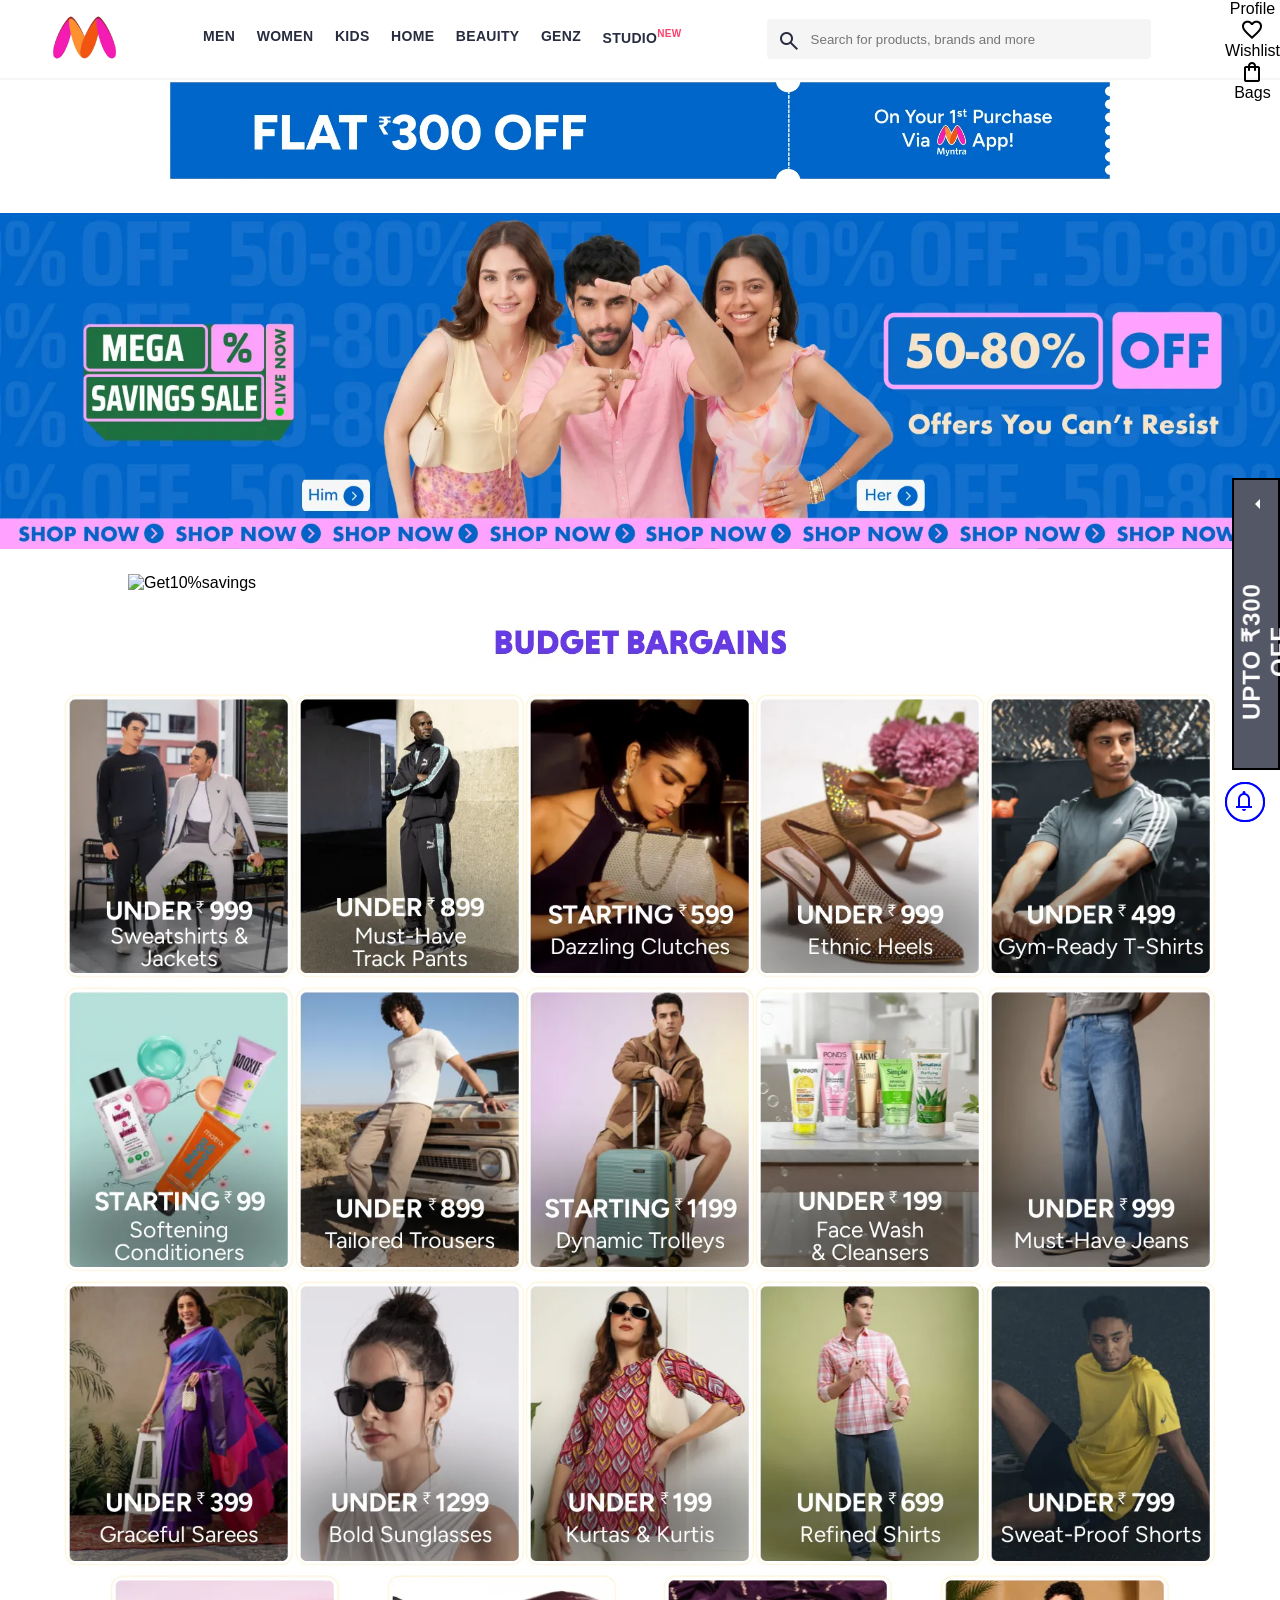
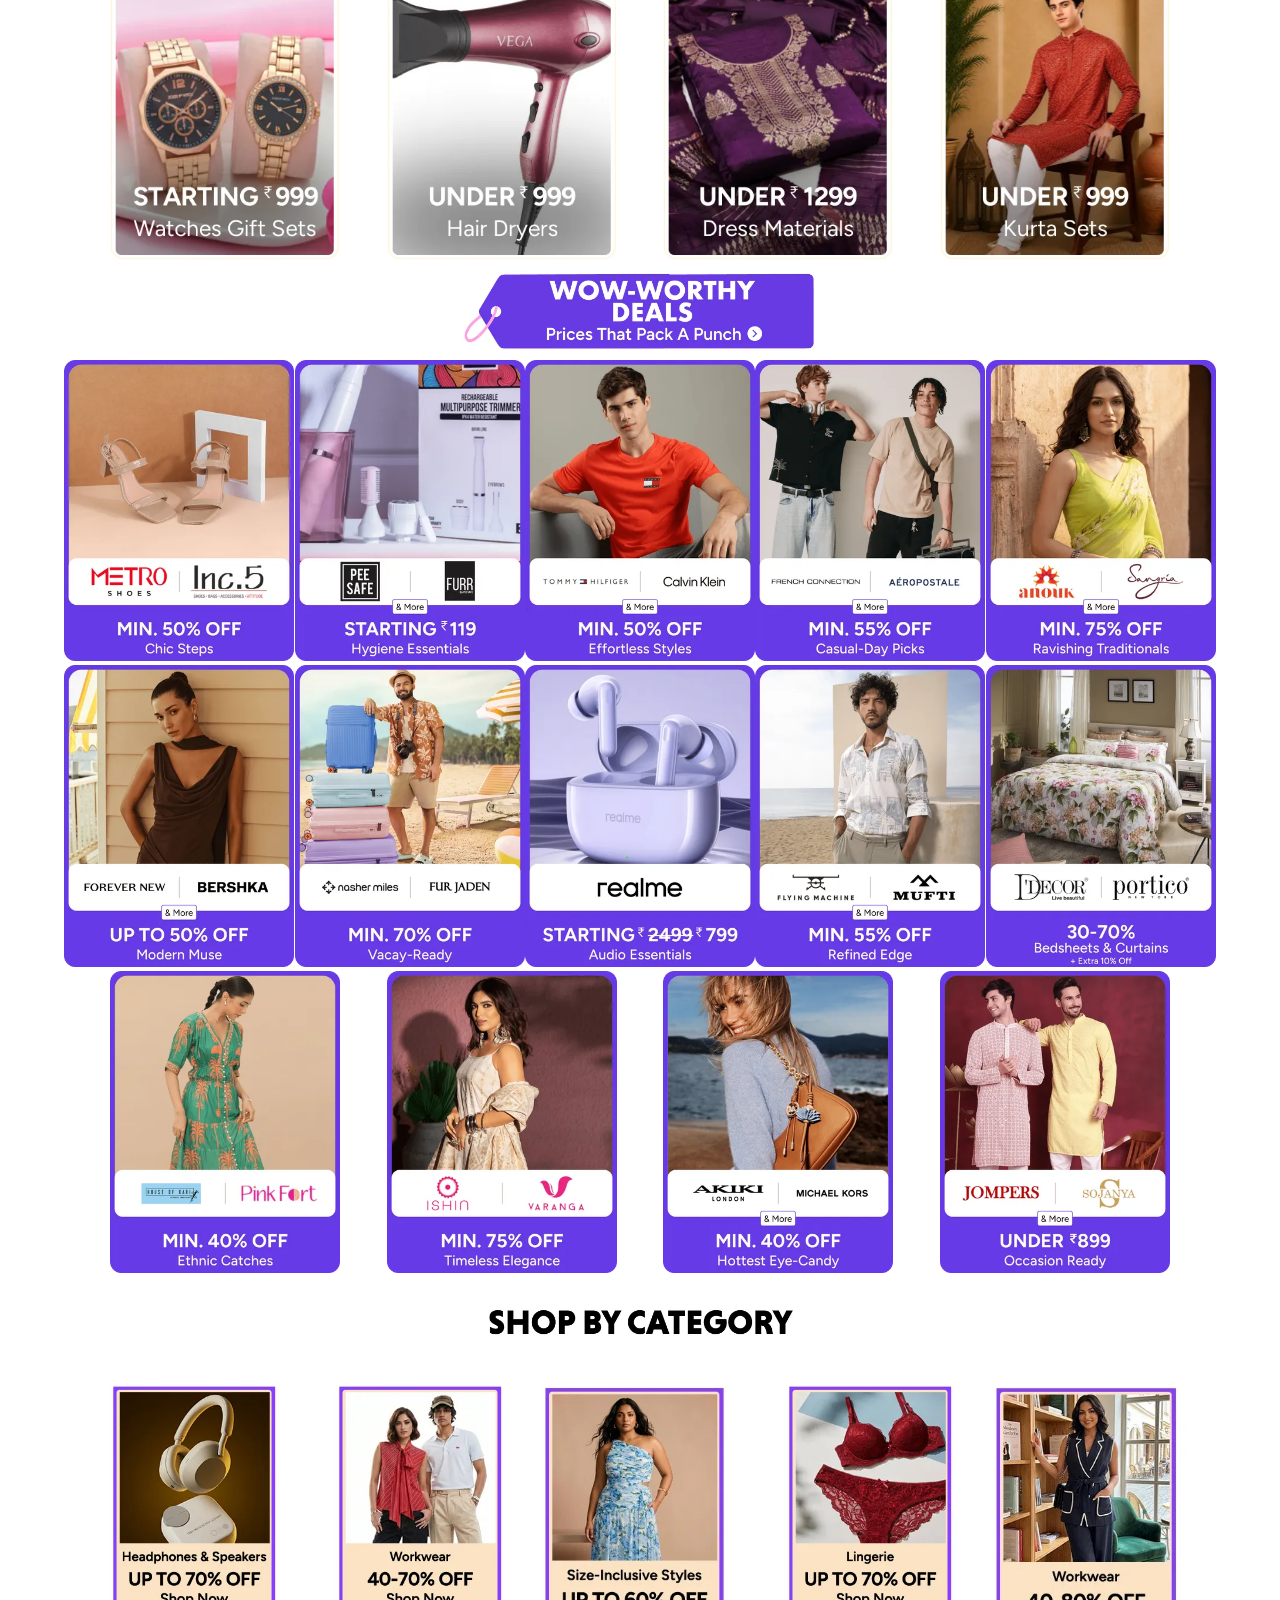
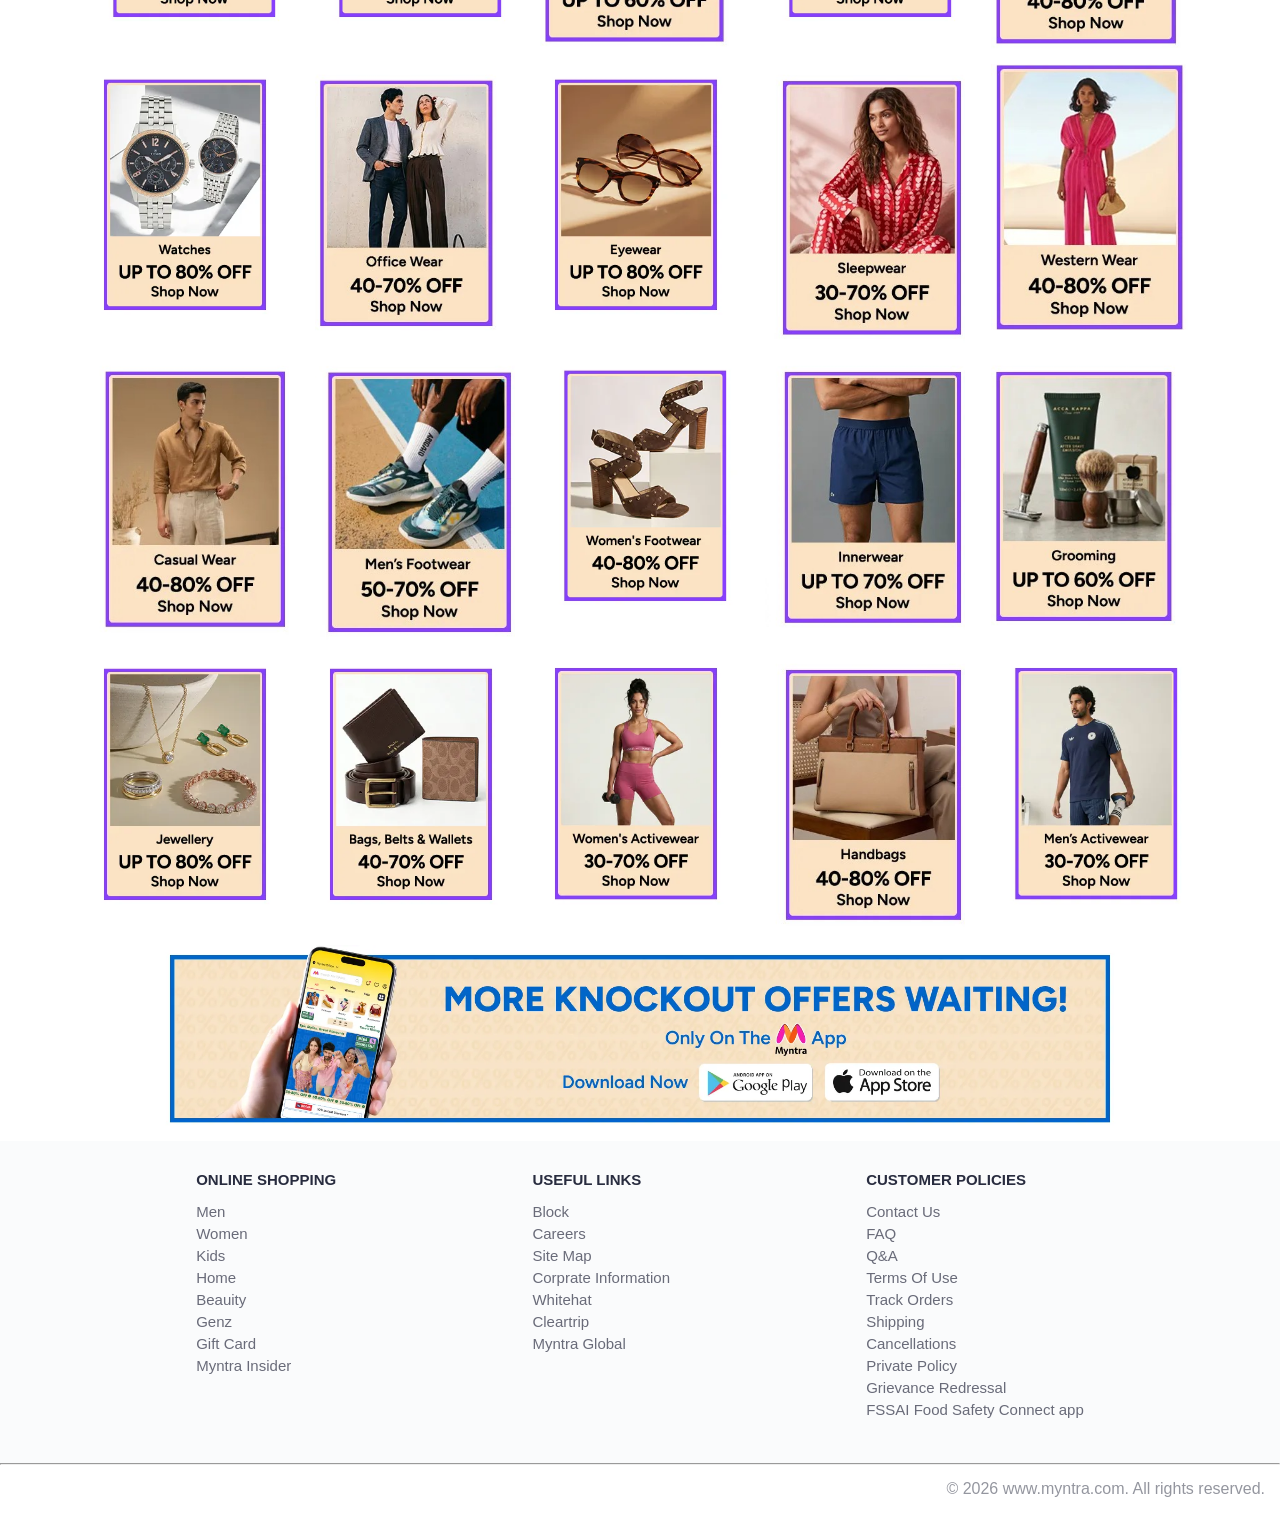
==== commit 075e1aec: "bell icon changes now" ====
--- a/index.html
+++ b/index.html
@@ -25,7 +25,7 @@
             <span class="material-symbols-outlined search_icon">search</span>
             <input class="search_input" placeholder="Search for products, brands and more">
         </div>
-        <div class="action_bar">
+        <div class="abection_bar">
             <div class="action_container">
                 <span class="material-symbols-outlined action_icon">person</span>
                 <span class="actio_name">Profile</span>
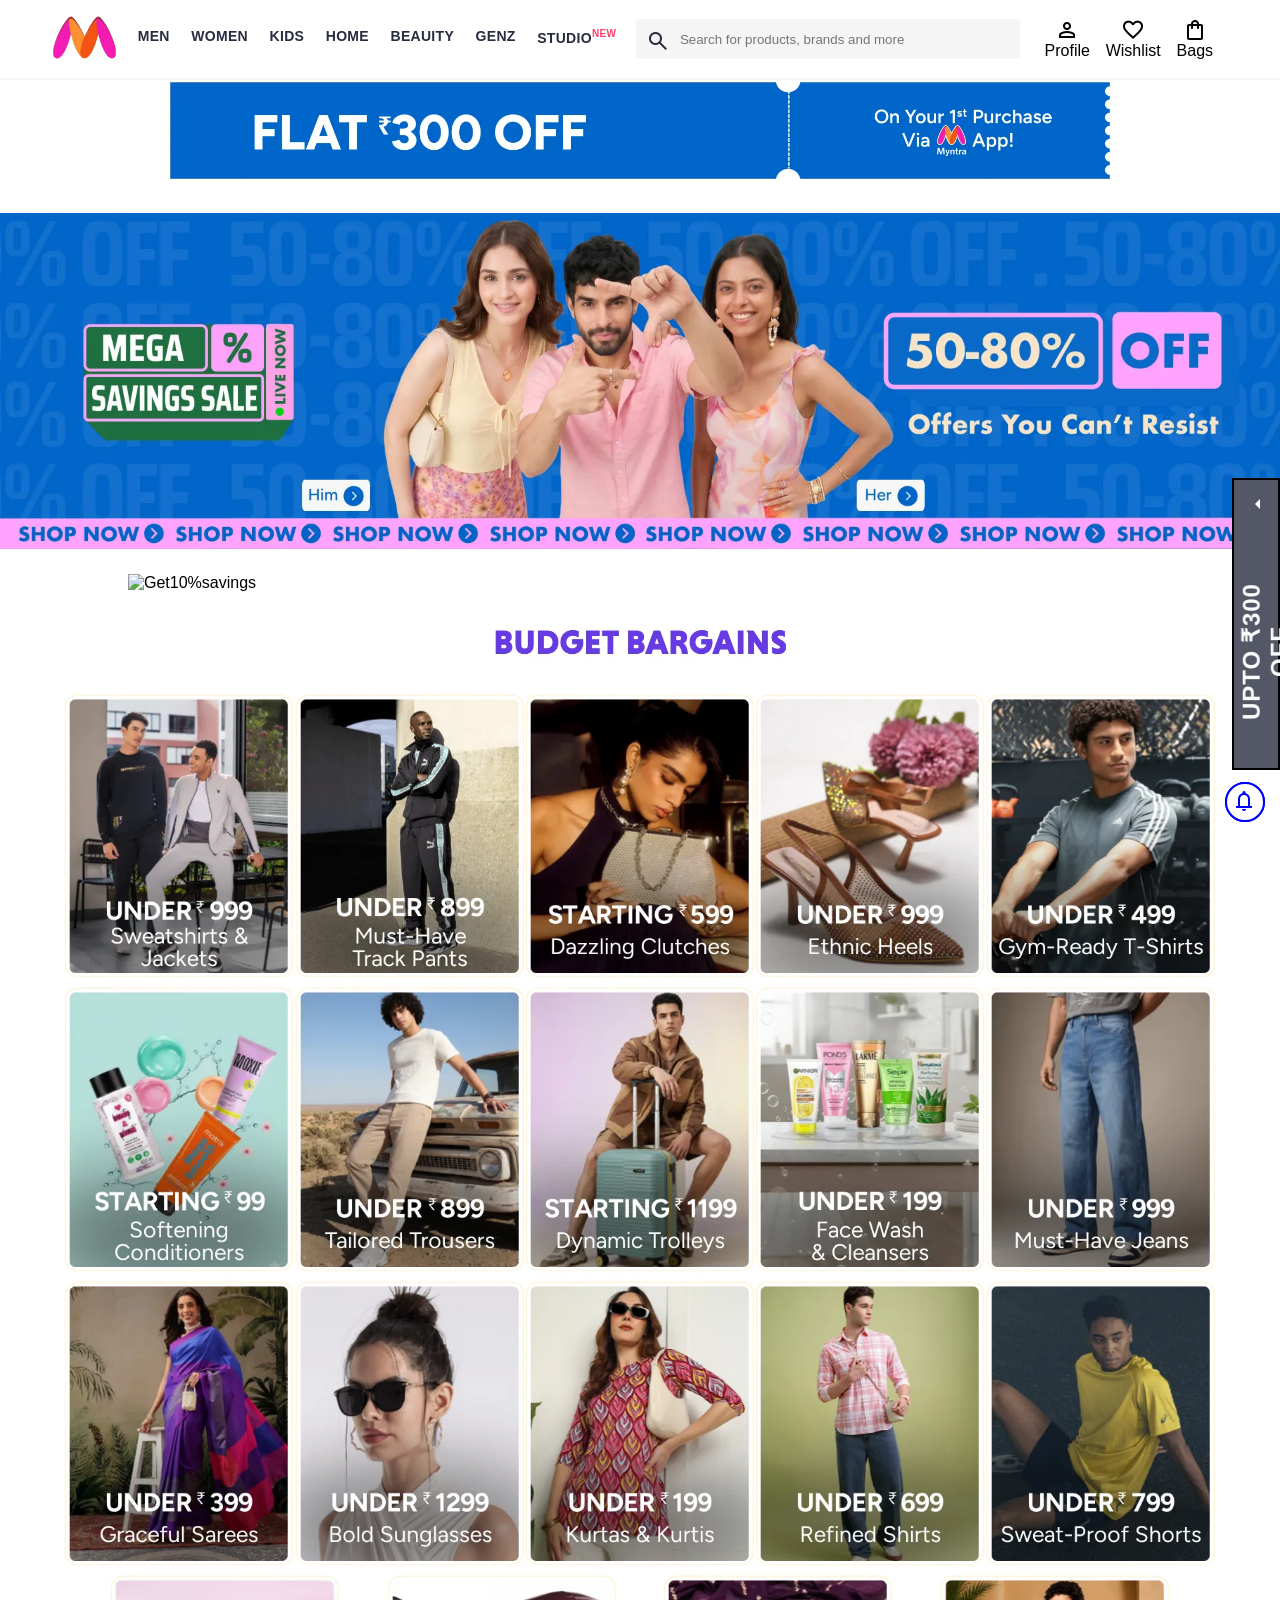
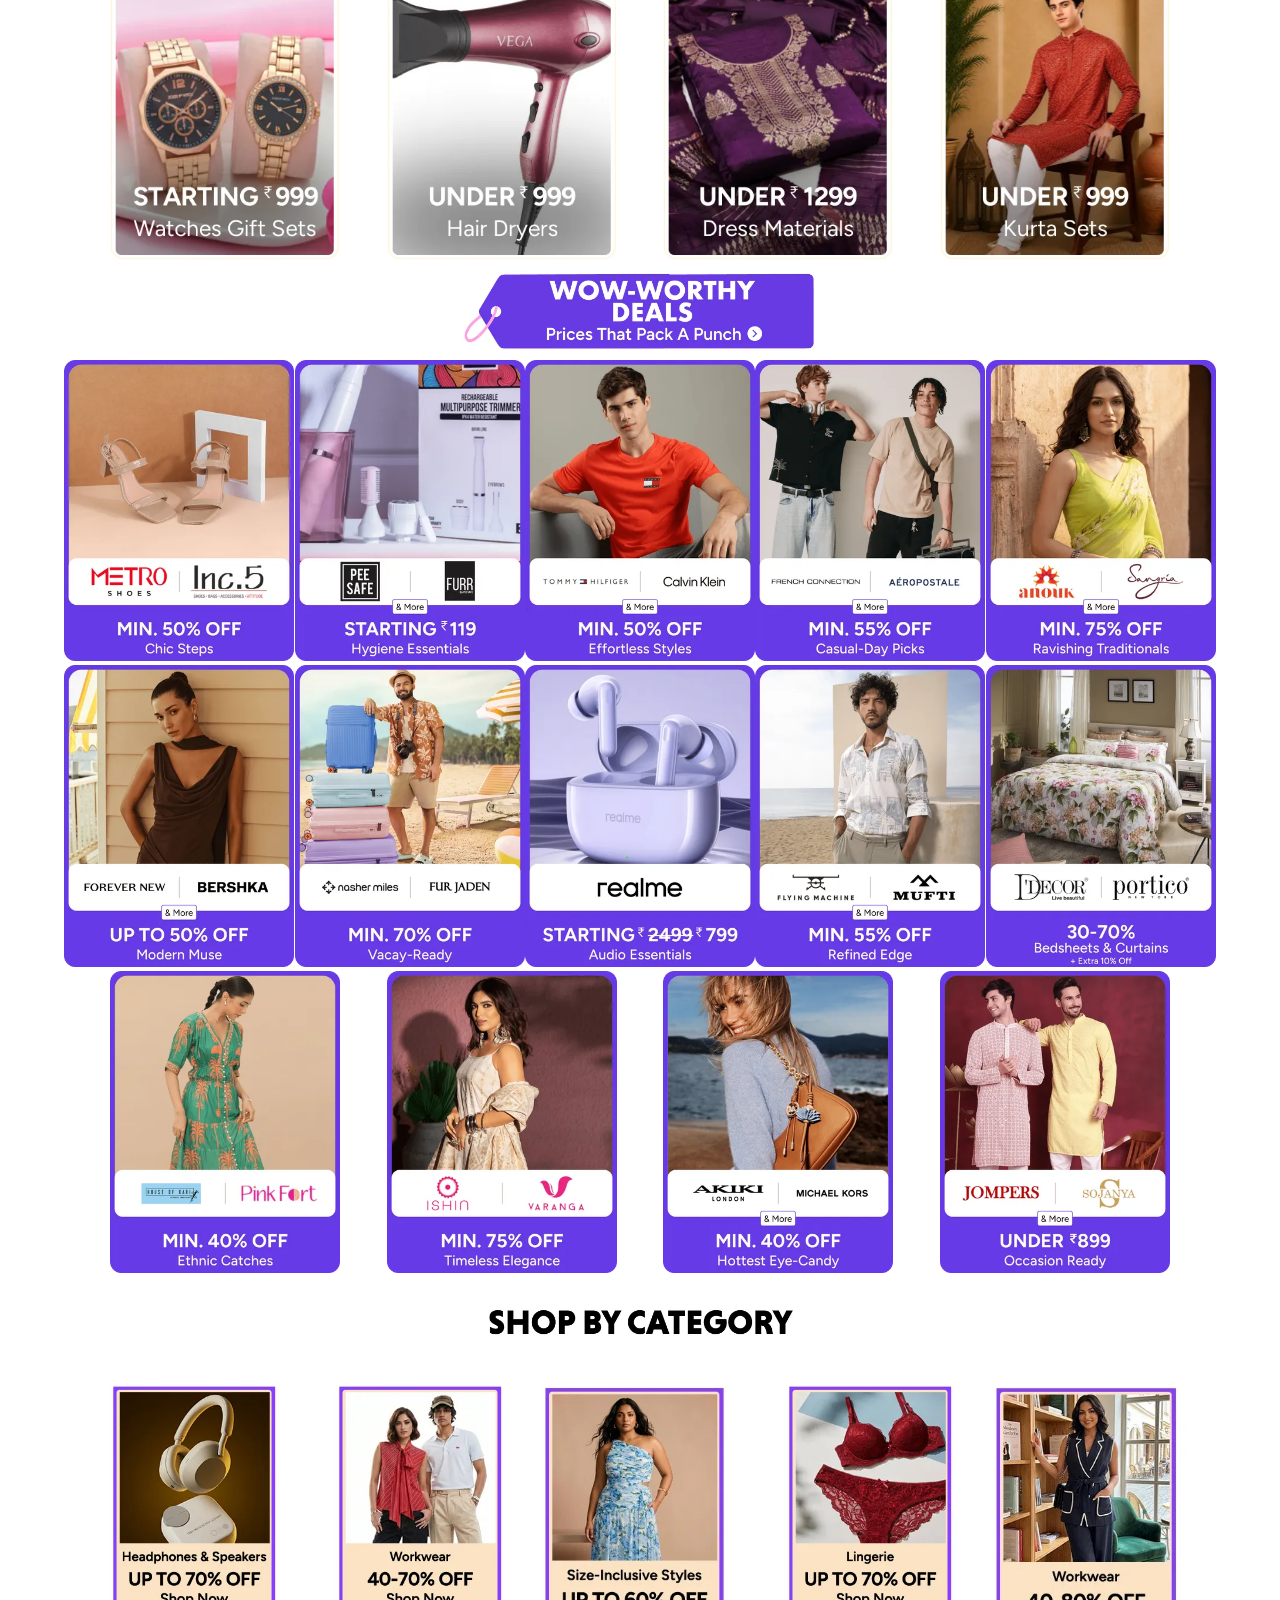
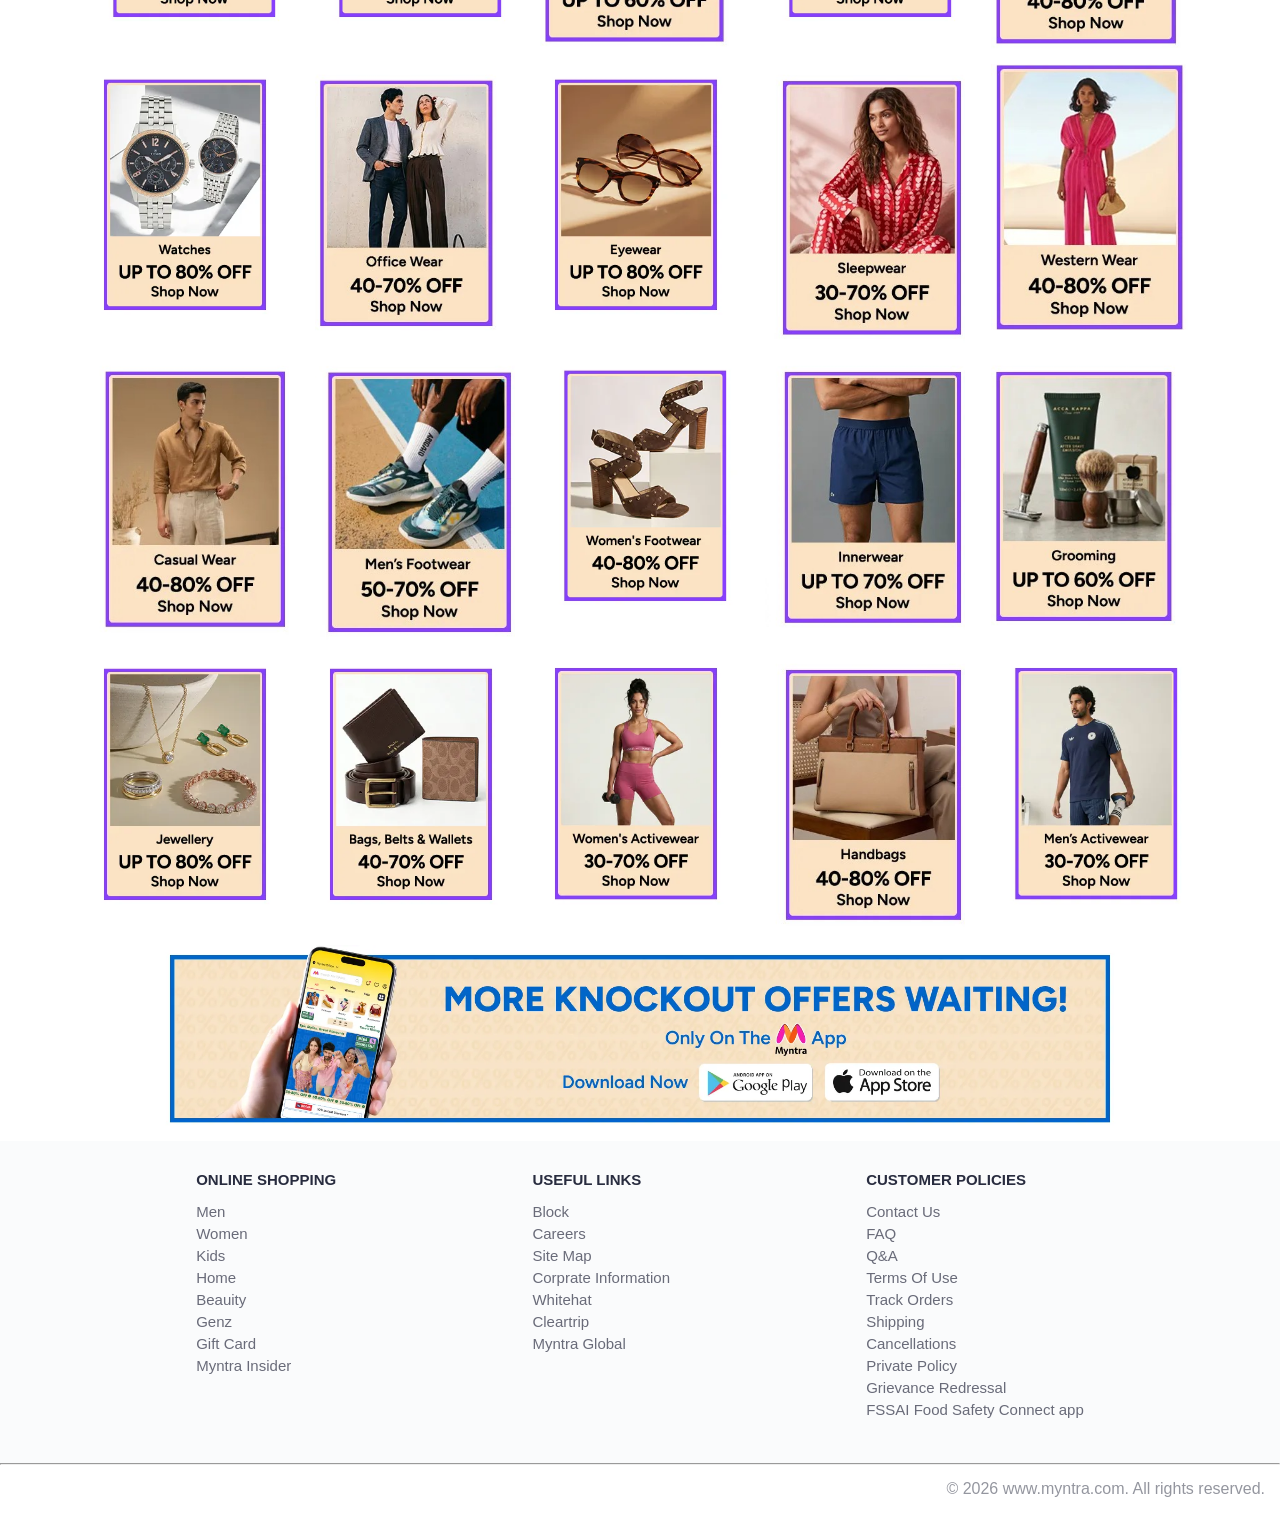
==== commit e79200c7: "changes" ====
--- a/index.html
+++ b/index.html
@@ -25,7 +25,7 @@
             <span class="material-symbols-outlined search_icon">search</span>
             <input class="search_input" placeholder="Search for products, brands and more">
         </div>
-        <div class="abection_bar">
+        <div class="action_bar">
             <div class="action_container">
                 <span class="material-symbols-outlined action_icon">person</span>
                 <span class="actio_name">Profile</span>
